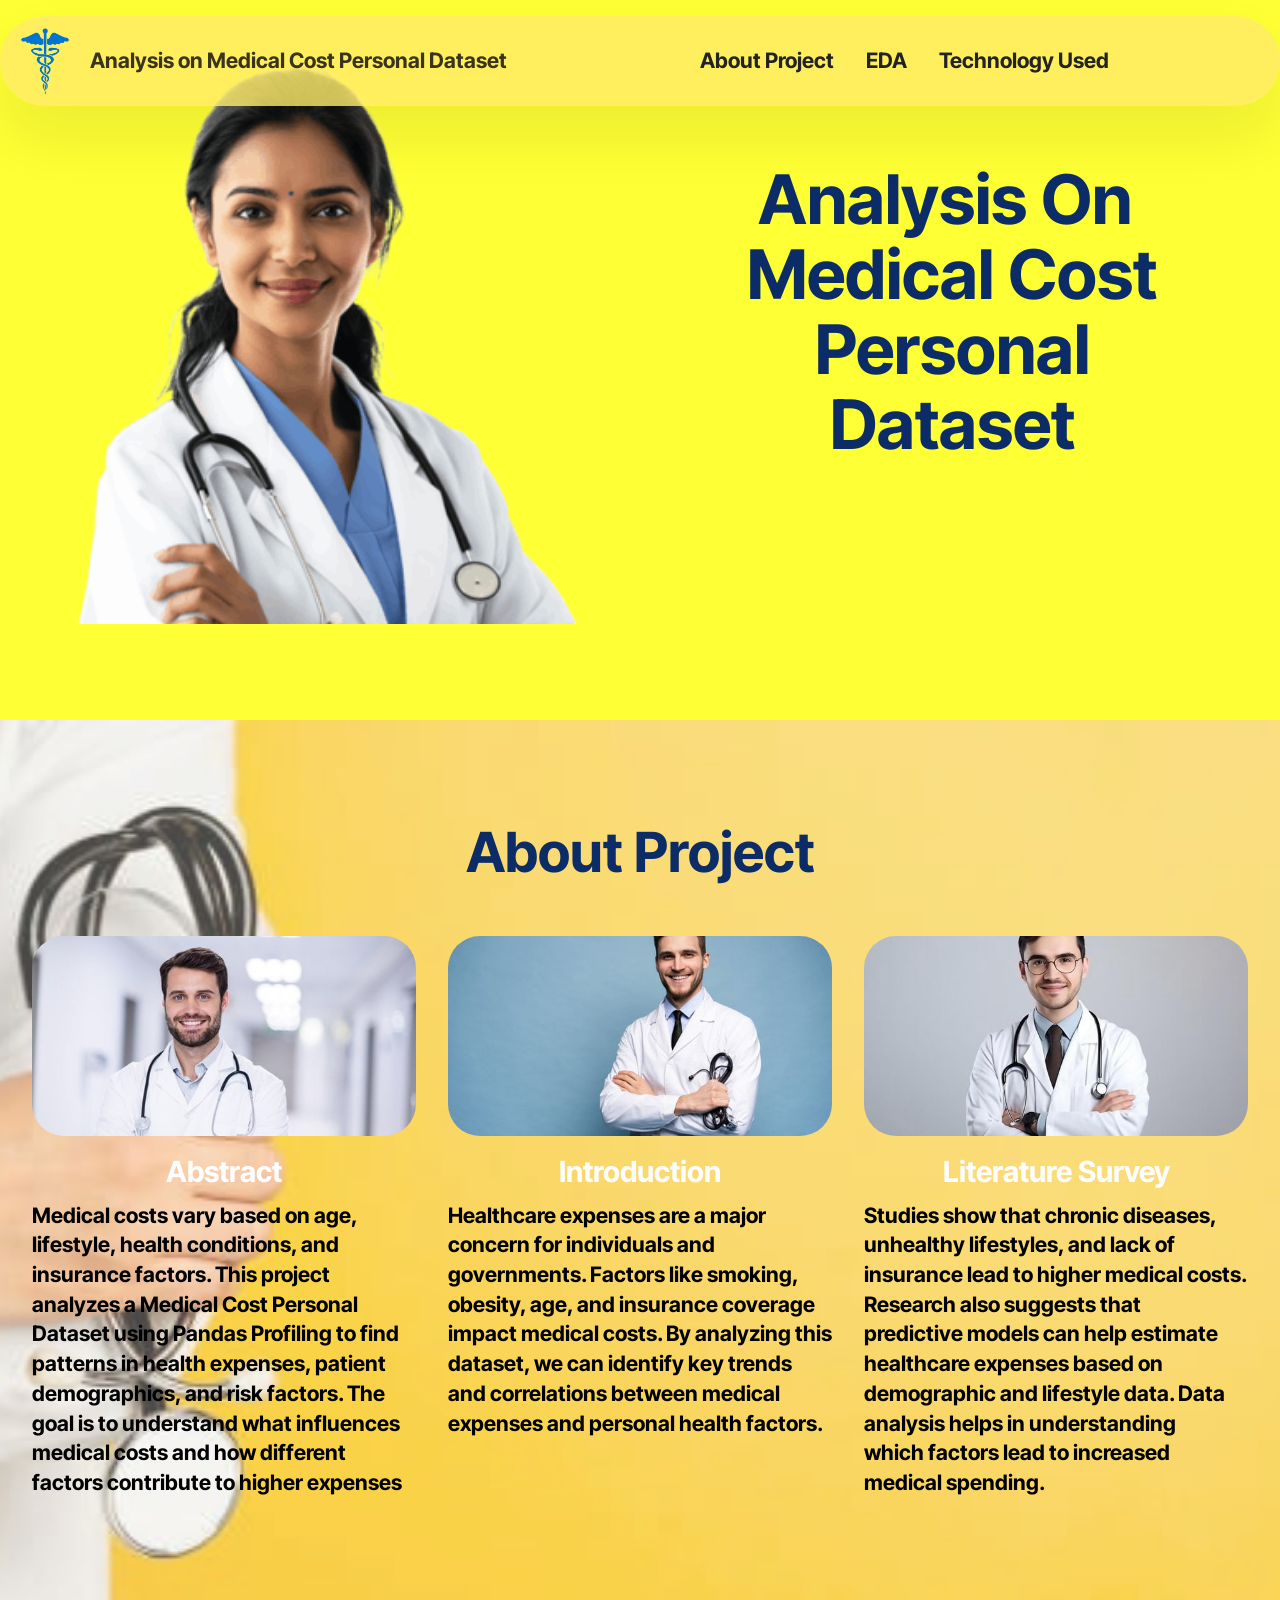
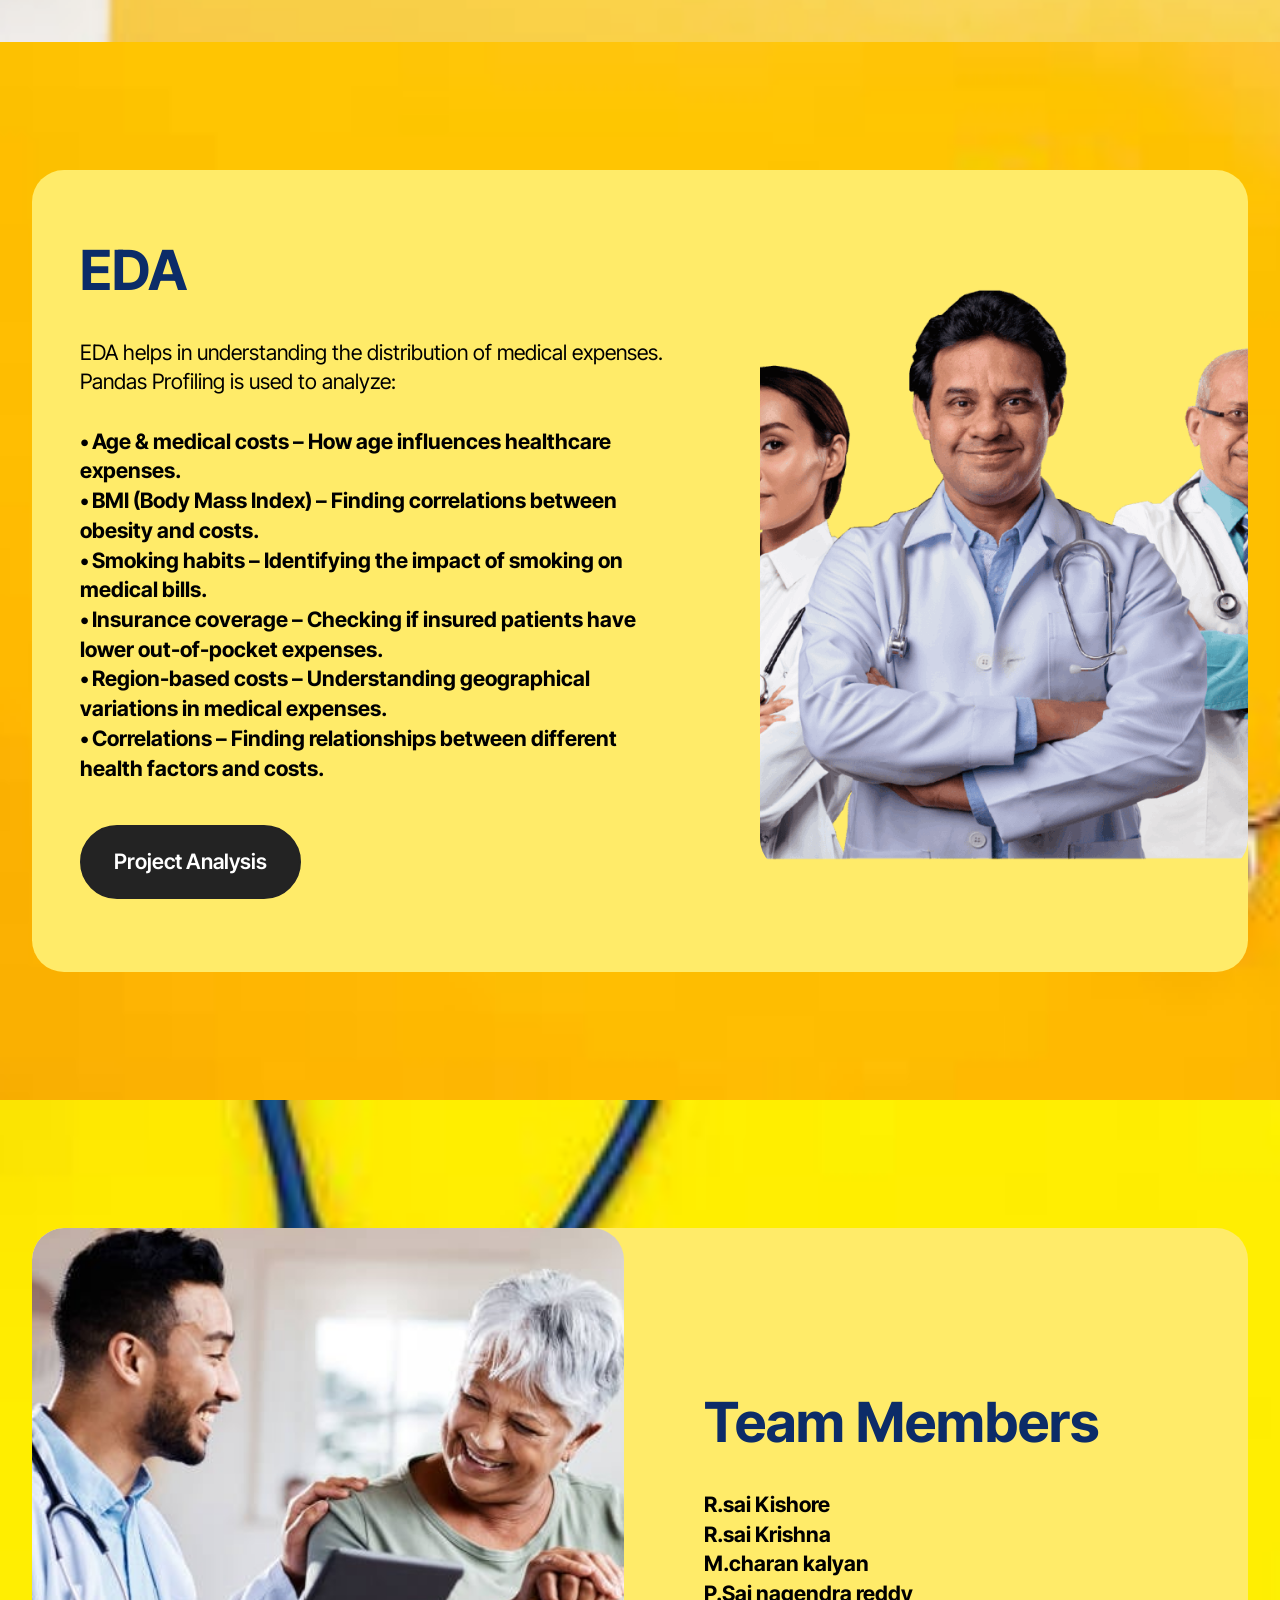
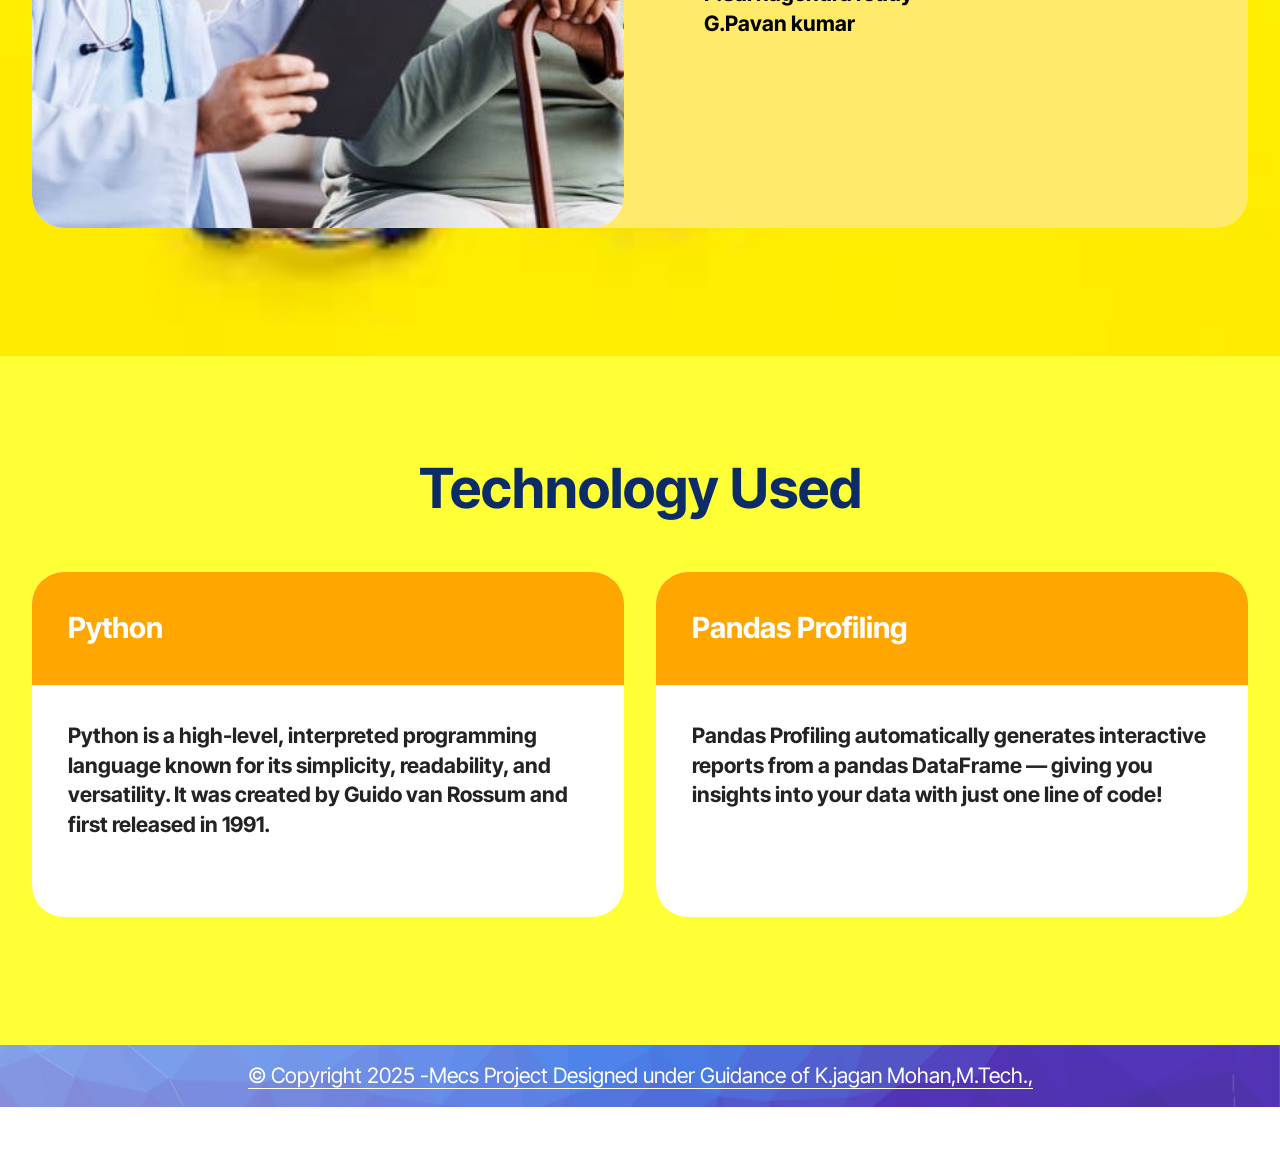
==== index.html @ d3ae572a "Add files via upload" ====
<!DOCTYPE html>
<html  >
<head>
  <!-- Site made with Mobirise Website Builder v6.0.1, https://mobirise.com -->
  <meta charset="UTF-8">
  <meta http-equiv="X-UA-Compatible" content="IE=edge">
  <meta name="generator" content="Mobirise v6.0.1, mobirise.com">
  <meta name="viewport" content="width=device-width, initial-scale=1, minimum-scale=1">
  <link rel="shortcut icon" href="assets/images/doctor-symbol-universal-png-2.png-206x243.png" type="image/x-icon">
  <meta name="description" content="">
  
  
  <title>Home</title>
  <link rel="stylesheet" href="assets/bootstrap/css/bootstrap.min.css">
  <link rel="stylesheet" href="assets/bootstrap/css/bootstrap-grid.min.css">
  <link rel="stylesheet" href="assets/bootstrap/css/bootstrap-reboot.min.css">
  <link rel="stylesheet" href="assets/parallax/jarallax.css">
  <link rel="stylesheet" href="assets/animatecss/animate.css">
  <link rel="stylesheet" href="assets/dropdown/css/style.css">
  <link rel="stylesheet" href="assets/theme/css/style.css">
  <link rel="preload" href="https://fonts.googleapis.com/css?family=Inter+Tight:100,200,300,400,500,600,700,800,900,100i,200i,300i,400i,500i,600i,700i,800i,900i&display=swap" as="style" onload="this.onload=null;this.rel='stylesheet'">
  <noscript><link rel="stylesheet" href="https://fonts.googleapis.com/css?family=Inter+Tight:100,200,300,400,500,600,700,800,900,100i,200i,300i,400i,500i,600i,700i,800i,900i&display=swap"></noscript>
  <link rel="preload" as="style" href="assets/mobirise/css/mbr-additional.css?v=vdOlfV"><link rel="stylesheet" href="assets/mobirise/css/mbr-additional.css?v=vdOlfV" type="text/css">

  
  
  
</head>
<body>
  
  <section data-bs-version="5.1" class="menu menu5 cid-uHud0QMxe9" once="menu" id="menu05-16">
	

	<nav class="navbar navbar-dropdown navbar-fixed-top navbar-expand-lg">
		<div class="container">
			<div class="navbar-brand">
				<span class="navbar-logo">
					<a href="index.html#header01-10">
						<img src="assets/images/doctor-symbol-universal-png-2.png-206x243.png" alt="Mobirise Website Builder" style="height: 4.3rem;">
					</a>
				</span>
				<span class="navbar-caption-wrap"><a class="navbar-caption text-success display-4" href="index.html#features024-13">Analysis on Medical Cost Personal Dataset</a></span>
			</div>
			<button class="navbar-toggler" type="button" data-toggle="collapse" data-bs-toggle="collapse" data-target="#navbarSupportedContent" data-bs-target="#navbarSupportedContent" aria-controls="navbarNavAltMarkup" aria-expanded="false" aria-label="Toggle navigation">
				<div class="hamburger">
					<span></span>
					<span></span>
					<span></span>
					<span></span>
				</div>
			</button>
			<div class="collapse navbar-collapse" id="navbarSupportedContent">
				<ul class="navbar-nav nav-dropdown nav-right" data-app-modern-menu="true"><li class="nav-item">
						<a class="nav-link link text-black text-primary display-4" href="index.html#features03-11"><strong>About Project</strong></a>
					</li>
					<li class="nav-item">
						<a class="nav-link link text-black text-primary display-4" href="index.html#article05-12" aria-expanded="false"><strong>EDA</strong></a>
					</li>
					<li class="nav-item">
						<a class="nav-link link text-black text-primary display-4" href="index.html#pricing01-14"><strong>Technology Used</strong></a>
					</li></ul>
				
			</div>
		</div>
	</nav>
</section>

<section data-bs-version="5.1" class="header1 cid-uHuaQt1ZbP" id="header01-10">
	

	
	<div class="mbr-overlay" style="opacity: 0.2; background-color: rgb(255, 255, 255);"></div>

	<div class="container">
		<div class="row justify-content-center">
			<div class="col-12 col-md-12 col-lg-6 image-wrapper">
				<img class="w-100" src="assets/images/pngtree-indian-doctor-woman-smiling-at-camera-png-image-12531120.png-360x360.png" alt="Mobirise Website Builder">
			</div>
			<div class="col-12 col-lg col-md-12">
				<div class="text-wrapper align-left">
					<h1 class="mbr-section-title mbr-fonts-style mb-4 display-1"><strong>Analysis On&nbsp;</strong><br><strong>Medical Cost</strong><br><strong>Personal Dataset</strong></h1>
					
					
				</div>
			</div>
		</div>
	</div>
</section>

<section data-bs-version="5.1" class="features03 cid-uHubFg6Ea9" id="features03-11">
	
	<div class="mbr-overlay"></div>
	<div class="container">
		<div class="row justify-content-center mb-5">
			<div class="col-12 content-head">
				<div class="mbr-section-head">
					<h4 class="mbr-section-title mbr-fonts-style align-center mb-0 display-2"><strong>About Project</strong></h4>
					
				</div>
			</div>
		</div>
		<div class="row">
			<div class="item features-image col-12 col-md-6 col-lg-4 active">
				<div class="item-wrapper">
					<div class="item-img mb-3">
						<img src="assets/images/360-f-136187711-qebmowkpdtg1dcn8e5tr1amduxdz60xn.jpg-540x360.jpg" alt="Mobirise Website Builder" title="">
					</div>
					<div class="item-content align-left">
						<h5 class="item-title mbr-fonts-style mt-0 mb-2 display-5"><strong>Abstract</strong></h5>
						<p class="mbr-text mbr-fonts-style mb-3 display-7"><strong>Medical costs vary based on age, lifestyle, health conditions, and insurance factors. This project analyzes a Medical Cost Personal Dataset using Pandas Profiling to find patterns in health expenses, patient demographics, and risk factors. The goal is to understand what influences
<br>medical costs and how different factors contribute to higher expenses</strong></p>
						
					</div>
				</div>
			</div>
			<div class="item features-image col-12 col-md-6 col-lg-4">
				<div class="item-wrapper">
					<div class="item-img mb-3">
						<img src="assets/images/360-f-260040900-oo6yw1shtnkxby4gcjcvtypucwjnqrg5.jpg-540x360.jpg" alt="Mobirise Website Builder" title="" data-slide-to="1" data-bs-slide-to="1">
					</div>
					<div class="item-content align-left">
						<h5 class="item-title mbr-fonts-style mb-2 mt-0 display-5"><strong>Introduction</strong></h5>
						<p class="mbr-text mbr-fonts-style mb-3 display-7"><strong>Healthcare expenses are a major concern for individuals and governments. Factors like smoking, obesity, age, and insurance coverage impact medical costs. By analyzing this dataset, we can identify key trends and correlations between medical expenses and personal health factors.</strong><br>
						</p>
						
					</div>
				</div>
			</div>
			<div class="item features-image col-12 col-md-6 col-lg-4">
				<div class="item-wrapper">
					<div class="item-img mb-3">
						<img src="assets/images/ai-generative-portrait-of-confident-male-doctor-in-white-coat-and-stethoscope-standing-with-arms-crossed-and-looking-at-camera-photo.jpg-600x400.jpg" alt="Mobirise Website Builder" title="" data-slide-to="2" data-bs-slide-to="2">
					</div>
					<div class="item-content align-left">
						<h5 class="item-title mbr-fonts-style mb-2 mt-0 display-5"><strong>Literature Survey</strong></h5>
						<p class="mbr-text mbr-fonts-style mb-3 display-7"><strong>Studies show that chronic diseases, unhealthy lifestyles, and lack of insurance lead to higher medical costs. Research also suggests that
<br>predictive models can help estimate healthcare expenses based on demographic and lifestyle data. Data analysis helps in understanding
<br>which factors lead to increased medical spending.&nbsp;</strong><br>
						</p>
						
					</div>
				</div>
			</div>
		</div>
	</div>
</section>

<section data-bs-version="5.1" class="start article05 cid-uHubOPOw7H" id="article05-12">
  

  
  

  <div class="container">
    <div class="row justify-content-center align-items-center">
      <div class="col-12">
        <div class="card-wrapper">
          <div class="row">
            <div class="col-12 col-md-12 col-lg-5 image-wrapper">
              <img class="w-100" src="assets/images/bannernew.png-1036x721.png" alt="Mobirise Website Builder">
            </div>
            <div class="col-12 col-lg col-md-12">
              <div class="text-wrapper align-left">
                <h1 class="mbr-section-title mbr-fonts-style mb-4 display-2"><strong>EDA</strong></h1>
                <p class="mbr-text mbr-fonts-style mb-4 display-7">EDA helps in understanding the distribution of medical expenses. Pandas Profiling is used to analyze:<br>
<br><strong>• Age &amp; medical costs – How age influences healthcare expenses.
<br>• BMI (Body Mass Index) – Finding correlations between obesity and costs.
<br>• Smoking habits – Identifying the impact of smoking on medical bills.
<br>• Insurance coverage – Checking if insured patients have lower out-of-pocket expenses.
<br>• Region-based costs – Understanding geographical variations in medical expenses.
<br>• Correlations – Finding relationships between different health factors and costs.</strong><br>
                </p>
                <div class="mbr-section-btn mt-3"><a class="btn btn-lg btn-black display-7" href="http://project.html">Project Analysis</a></div>
              </div>
            </div>
          </div>
        </div>
      </div>
    </div>
  </div>
</section>

<section data-bs-version="5.1" class="features024 cid-uHucdzxuwO" id="features024-13">
  

  
  

  <div class="container">
    <div class="row justify-content-center align-items-center">
      <div class="col-12">
        <div class="card-wrapper">
          <div class="row">
            <div class="col-12 col-md-12 col-lg-6 image-wrapper">
              <img class="w-100" src="assets/images/istockphoto-1373659740-612x612.jpg-612x470.jpg" alt="Mobirise Website Builder">
            </div>
            <div class="col-12 col-lg col-md-12">
              <div class="text-wrapper align-left">
                <h5 class="mbr-section-title mbr-fonts-style mb-4 display-2"><strong>Team Members</strong></h5>
                
                <p class="mbr-text mbr-fonts-style mb-4 display-7"><strong>R.sai Kishore  
<br>R.sai Krishna  
<br>M.charan kalyan  
<br>P.Sai nagendra reddy  
<br>G.Pavan kumar</strong></p>
                
              </div>
            </div>
          </div>
        </div>
      </div>
    </div>
  </div>
</section>

<section data-bs-version="5.1" class="pricing1 cid-uHucgY2dwR" id="pricing01-14">
  
  <div class="mbr-overlay"></div>
  <div class="container">
    <div class="row justify-content-center">
      <div class="col-12 content-head">
        <div class="mbr-section-head mb-5">
          <h4 class="mbr-section-title mbr-fonts-style align-center mb-0 display-2"><strong>Technology Used</strong></h4>
          
        </div>
      </div>
    </div>
    <div class="row"> 
      <div class="item features-without-image col-12 col-md-6 col-lg-6 item-mb">
        <div class="item-wrapper">
          <div class="item-head">
            <h5 class="item-title mbr-fonts-style mb-0 display-5"><strong>Python</strong></h5>
            
          </div>
          <div class="item-content">
            <p class="mbr-text mbr-fonts-style display-7"><strong>Python is a high-level, interpreted programming language known for its simplicity, readability, and versatility. It was created by Guido van Rossum and first released in 1991.</strong></p>
          </div>
          
        </div>
      </div>

      <div class="item features-without-image col-12 col-md-6 col-lg-6 item-mb">
        <div class="item-wrapper">
          <div class="item-head">
            <h5 class="item-title mbr-fonts-style mb-0 display-5">
              <strong>Pandas Profiling</strong></h5>
            
          </div>
          <div class="item-content">
            <p class="mbr-text mbr-fonts-style display-7"><strong>Pandas Profiling automatically generates interactive reports from a pandas DataFrame — giving you insights into your data with just one line of code!<br><br><br></strong></p>
          </div>
          
        </div>
      </div>

      
      
    </div>
  </div>
</section>

<section data-bs-version="5.1" class="footer4 cid-uHucryiJFP mbr-parallax-background" once="footers" id="footer04-15">

    

    <div class="mbr-overlay" style="opacity: 0.2; background-color: rgb(255, 255, 255);"></div>

    <div class="container">
        <div class="media-container-row align-center mbr-white">
            <div class="col-12">
                <p class="mbr-text mb-0 mbr-fonts-style display-7"><strong>
                    <a href="index.html#header01-10" class="text-primary">© Copyright 2025 -Mecs Project Designed under Guidance of K.jagan Mohan,M.Tech.,</a></strong></p>
            </div>
        </div>
    </div>
</section><section class="display-7" style="padding: 0;align-items: center;justify-content: center;flex-wrap: wrap;    align-content: center;display: flex;position: relative;height: 4rem;"><a href="https://mobiri.se/2903207" style="flex: 1 1;height: 4rem;position: absolute;width: 100%;z-index: 1;"><img alt="" style="height: 4rem;" src="[data-uri]"></a><p style="margin: 0;text-align: center;" class="display-7">&#8204;</p><a style="z-index:1" href="https://mobirise.com/builder/ai-website-generator.html">AI Website Generator</a></section><script src="assets/bootstrap/js/bootstrap.bundle.min.js"></script>  <script src="assets/parallax/jarallax.js"></script>  <script src="assets/smoothscroll/smooth-scroll.js"></script>  <script src="assets/ytplayer/index.js"></script>  <script src="assets/dropdown/js/navbar-dropdown.js"></script>  <script src="assets/theme/js/script.js"></script>  
  
  
 <div id="scrollToTop" class="scrollToTop mbr-arrow-up"><a style="text-align: center;"><i class="mbr-arrow-up-icon mbr-arrow-up-icon-cm cm-icon cm-icon-smallarrow-up"></i></a></div>
    <input name="animation" type="hidden">
  </body>
</html>
---- assets/parallax/jarallax.css ----
.jarallax {
    position: relative;
    z-index: 0;
}
.jarallax > .jarallax-img {
    position: absolute;
    object-fit: cover;
    /* support for plugin https://github.com/bfred-it/object-fit-images */
    font-family: 'object-fit: cover;';
    top: 0;
    left: 0;
    width: 100%;
    height: 100%;
    z-index: -1;
}
---- assets/dropdown/css/style.css ----
.navbar-dropdown {
  left: 0;
  padding: 0;
  position: absolute;
  right: 0;
  top: 0;
  transition: all 0.45s ease;
  z-index: 1030;
  background: #282828; }
  .navbar-dropdown .navbar-logo {
    margin-right: 0.8rem;
    transition: margin 0.3s ease-in-out;
    vertical-align: middle; }
    .navbar-dropdown .navbar-logo img {
      height: 3.125rem;
      transition: all 0.3s ease-in-out; }
    .navbar-dropdown .navbar-logo.mbr-iconfont {
      font-size: 3.125rem;
      line-height: 3.125rem; }
  .navbar-dropdown .navbar-caption {
    font-weight: 700;
    white-space: normal;
    vertical-align: -4px;
    line-height: 3.125rem !important; }
    .navbar-dropdown .navbar-caption, .navbar-dropdown .navbar-caption:hover {
      color: inherit;
      text-decoration: none; }
  .navbar-dropdown .mbr-iconfont + .navbar-caption {
    vertical-align: -1px; }
  .navbar-dropdown.navbar-fixed-top {
    position: fixed; }
  .navbar-dropdown .navbar-brand span {
    vertical-align: -4px; }
  .navbar-dropdown.bg-color.transparent {
    background: none; }
  .navbar-dropdown.navbar-short .navbar-brand {
    padding: 0.625rem 0; }
    .navbar-dropdown.navbar-short .navbar-brand span {
      vertical-align: -1px; }
  .navbar-dropdown.navbar-short .navbar-caption {
    line-height: 2.375rem !important;
    vertical-align: -2px; }
  .navbar-dropdown.navbar-short .navbar-logo {
    margin-right: 0.5rem; }
    .navbar-dropdown.navbar-short .navbar-logo img {
      height: 2.375rem; }
    .navbar-dropdown.navbar-short .navbar-logo.mbr-iconfont {
      font-size: 2.375rem;
      line-height: 2.375rem; }
  .navbar-dropdown.navbar-short .mbr-table-cell {
    height: 3.625rem; }
  .navbar-dropdown .navbar-close {
    left: 0.6875rem;
    position: fixed;
    top: 0.75rem;
    z-index: 1000; }
  .navbar-dropdown .hamburger-icon {
    content: "";
    display: inline-block;
    vertical-align: middle;
    width: 16px;
    -webkit-box-shadow: 0 -6px 0 1px #282828,0 0 0 1px #282828,0 6px 0 1px #282828;
    -moz-box-shadow: 0 -6px 0 1px #282828,0 0 0 1px #282828,0 6px 0 1px #282828;
    box-shadow: 0 -6px 0 1px #282828,0 0 0 1px #282828,0 6px 0 1px #282828; }

.dropdown-menu .dropdown-toggle[data-toggle="dropdown-submenu"]::after {
  border-bottom: 0.35em solid transparent;
  border-left: 0.35em solid;
  border-right: 0;
  border-top: 0.35em solid transparent;
  margin-left: 0.3rem; }

.dropdown-menu .dropdown-item:focus {
  outline: 0; }

.nav-dropdown {
  font-size: 0.75rem;
  font-weight: 500;
  height: auto !important; }
  .nav-dropdown .nav-btn {
    padding-left: 1rem; }
  .nav-dropdown .link {
    margin: .667em 1.667em;
    font-weight: 500;
    padding: 0;
    transition: color .2s ease-in-out; }
    .nav-dropdown .link.dropdown-toggle {
      margin-right: 2.583em; }
      .nav-dropdown .link.dropdown-toggle::after {
        margin-left: .25rem;
        border-top: 0.35em solid;
        border-right: 0.35em solid transparent;
        border-left: 0.35em solid transparent;
        border-bottom: 0; }
      .nav-dropdown .link.dropdown-toggle[aria-expanded="true"] {
        margin: 0;
        padding: 0.667em 3.263em  0.667em 1.667em; }
  .nav-dropdown .link::after,
  .nav-dropdown .dropdown-item::after {
    color: inherit; }
  .nav-dropdown .btn {
    font-size: 0.75rem;
    font-weight: 700;
    letter-spacing: 0;
    margin-bottom: 0;
    padding-left: 1.25rem;
    padding-right: 1.25rem; }
  .nav-dropdown .dropdown-menu {
    border-radius: 0;
    border: 0;
    left: 0;
    margin: 0;
    padding-bottom: 1.25rem;
    padding-top: 1.25rem;
    position: relative; }
  .nav-dropdown .dropdown-submenu {
    margin-left: 0.125rem;
    top: 0; }
  .nav-dropdown .dropdown-item {
    font-weight: 500;
    line-height: 2;
    padding: 0.3846em 4.615em 0.3846em 1.5385em;
    position: relative;
    transition: color .2s ease-in-out, background-color .2s ease-in-out; }
    .nav-dropdown .dropdown-item::after {
      margin-top: -0.3077em;
      position: absolute;
      right: 1.1538em;
      top: 50%; }
    .nav-dropdown .dropdown-item:focus, .nav-dropdown .dropdown-item:hover {
      background: none; }

@media (max-width: 767px) {
  .nav-dropdown.navbar-toggleable-sm {
    bottom: 0;
    display: none;
    left: 0;
    overflow-x: hidden;
    position: fixed;
    top: 0;
    transform: translateX(-100%);
    -ms-transform: translateX(-100%);
    -webkit-transform: translateX(-100%);
    width: 18.75rem;
    z-index: 999; } }
.nav-dropdown.navbar-toggleable-xl {
  bottom: 0;
  display: none;
  left: 0;
  overflow-x: hidden;
  position: fixed;
  top: 0;
  transform: translateX(-100%);
  -ms-transform: translateX(-100%);
  -webkit-transform: translateX(-100%);
  width: 18.75rem;
  z-index: 999; }

.nav-dropdown-sm {
  display: block !important;
  overflow-x: hidden;
  overflow: auto;
  padding-top: 3.875rem; }
  .nav-dropdown-sm::after {
    content: "";
    display: block;
    height: 3rem;
    width: 100%; }
  .nav-dropdown-sm.collapse.in ~ .navbar-close {
    display: block !important; }
  .nav-dropdown-sm.collapsing, .nav-dropdown-sm.collapse.in {
    transform: translateX(0);
    -ms-transform: translateX(0);
    -webkit-transform: translateX(0);
    transition: all 0.25s ease-out;
    -webkit-transition: all 0.25s ease-out;
    background: #282828; }
  .nav-dropdown-sm.collapsing[aria-expanded="false"] {
    transform: translateX(-100%);
    -ms-transform: translateX(-100%);
    -webkit-transform: translateX(-100%); }
  .nav-dropdown-sm .nav-item {
    display: block;
    margin-left: 0 !important;
    padding-left: 0; }
  .nav-dropdown-sm .link,
  .nav-dropdown-sm .dropdown-item {
    border-top: 1px dotted rgba(255, 255, 255, 0.1);
    font-size: 0.8125rem;
    line-height: 1.6;
    margin: 0 !important;
    padding: 0.875rem 2.4rem 0.875rem 1.5625rem !important;
    position: relative;
    white-space: normal; }
    .nav-dropdown-sm .link:focus, .nav-dropdown-sm .link:hover,
    .nav-dropdown-sm .dropdown-item:focus,
    .nav-dropdown-sm .dropdown-item:hover {
      background: rgba(0, 0, 0, 0.2) !important;
      color: #c0a375; }
  .nav-dropdown-sm .nav-btn {
    position: relative;
    padding: 1.5625rem 1.5625rem 0 1.5625rem; }
    .nav-dropdown-sm .nav-btn::before {
      border-top: 1px dotted rgba(255, 255, 255, 0.1);
      content: "";
      left: 0;
      position: absolute;
      top: 0;
      width: 100%; }
    .nav-dropdown-sm .nav-btn + .nav-btn {
      padding-top: 0.625rem; }
      .nav-dropdown-sm .nav-btn + .nav-btn::before {
        display: none; }
  .nav-dropdown-sm .btn {
    padding: 0.625rem 0; }
  .nav-dropdown-sm .dropdown-toggle[data-toggle="dropdown-submenu"]::after {
    margin-left: .25rem;
    border-top: 0.35em solid;
    border-right: 0.35em solid transparent;
    border-left: 0.35em solid transparent;
    border-bottom: 0; }
  .nav-dropdown-sm .dropdown-toggle[data-toggle="dropdown-submenu"][aria-expanded="true"]::after {
    border-top: 0;
    border-right: 0.35em solid transparent;
    border-left: 0.35em solid transparent;
    border-bottom: 0.35em solid; }
  .nav-dropdown-sm .dropdown-menu {
    margin: 0;
    padding: 0;
    position: relative;
    top: 0;
    left: 0;
    width: 100%;
    border: 0;
    float: none;
    border-radius: 0;
    background: none; }
  .nav-dropdown-sm .dropdown-submenu {
    left: 100%;
    margin-left: 0.125rem;
    margin-top: -1.25rem;
    top: 0; }

.navbar-toggleable-sm .nav-dropdown .dropdown-menu {
  position: absolute; }

.navbar-toggleable-sm .nav-dropdown .dropdown-submenu {
  left: 100%;
  margin-left: 0.125rem;
  margin-top: -1.25rem;
  top: 0; }

.navbar-toggleable-sm.opened .nav-dropdown .dropdown-menu {
  position: relative; }

.navbar-toggleable-sm.opened .nav-dropdown .dropdown-submenu {
  left: 0;
  margin-left: 00rem;
  margin-top: 0rem;
  top: 0; }

.is-builder .nav-dropdown.collapsing {
  transition: none !important; }
---- assets/theme/css/style.css ----
@charset "UTF-8";
section {
  background-color: #ffffff;
}

body {
  font-style: normal;
  line-height: 1.5;
  font-weight: 400;
  color: #232323;
  position: relative;
}

button {
  background-color: transparent;
  border-color: transparent;
}

.embla__button,
.carousel-control {
  background-color: #edefea !important;
  opacity: 0.8 !important;
  color: #464845 !important;
  border-color: #edefea !important;
}

.carousel .close,
.modalWindow .close {
  background-color: #edefea !important;
  color: #464845 !important;
  border-color: #edefea !important;
  opacity: 0.8 !important;
}

.carousel .close:hover,
.modalWindow .close:hover {
  opacity: 1 !important;
}

.carousel-indicators li {
  background-color: #edefea !important;
  border: 2px solid #464845 !important;
}

.carousel-indicators li:hover,
.carousel-indicators li:active {
  opacity: 0.8 !important;
}

.embla__button:hover,
.carousel-control:hover {
  background-color: #edefea !important;
  opacity: 1 !important;
}

.modalWindow-video-container {
  height: 80%;
}

section,
.container,
.container-fluid {
  position: relative;
  word-wrap: break-word;
}

a.mbr-iconfont:hover {
  text-decoration: none;
}

.article .lead p,
.article .lead ul,
.article .lead ol,
.article .lead pre,
.article .lead blockquote {
  margin-bottom: 0;
}

a {
  font-style: normal;
  font-weight: 400;
  cursor: pointer;
}
a, a:hover {
  text-decoration: none;
}

.mbr-section-title {
  font-style: normal;
  line-height: 1.3;
}

.mbr-section-subtitle {
  line-height: 1.3;
}

.mbr-text {
  font-style: normal;
  line-height: 1.7;
}

h1,
h2,
h3,
h4,
h5,
h6,
.display-1,
.display-2,
.display-4,
.display-5,
.display-7,
span,
p,
a {
  line-height: 1;
  word-break: break-word;
  word-wrap: break-word;
  font-weight: 400;
}

b,
strong {
  font-weight: bold;
}

input:-webkit-autofill, input:-webkit-autofill:hover, input:-webkit-autofill:focus, input:-webkit-autofill:active {
  transition-delay: 9999s;
  -webkit-transition-property: background-color, color;
  transition-property: background-color, color;
}

textarea[type=hidden] {
  display: none;
}

section {
  background-position: 50% 50%;
  background-repeat: no-repeat;
  background-size: cover;
}
section .mbr-background-video,
section .mbr-background-video-preview {
  position: absolute;
  bottom: 0;
  left: 0;
  right: 0;
  top: 0;
}

.hidden {
  visibility: hidden;
}

.mbr-z-index20 {
  z-index: 20;
}

/*! Base colors */
.mbr-white {
  color: #ffffff;
}

.mbr-black {
  color: #111111;
}

.mbr-bg-white {
  background-color: #ffffff;
}

.mbr-bg-black {
  background-color: #000000;
}

/*! Text-aligns */
.align-left {
  text-align: left;
}

.align-center {
  text-align: center;
}

.align-right {
  text-align: right;
}

/*! Font-weight  */
.mbr-light {
  font-weight: 300;
}

.mbr-regular {
  font-weight: 400;
}

.mbr-semibold {
  font-weight: 500;
}

.mbr-bold {
  font-weight: 700;
}

/*! Media  */
.media-content {
  flex-basis: 100%;
}

.media-container-row {
  display: flex;
  flex-direction: row;
  flex-wrap: wrap;
  justify-content: center;
  align-content: center;
  align-items: start;
}
.media-container-row .media-size-item {
  width: 400px;
}

.media-container-column {
  display: flex;
  flex-direction: column;
  flex-wrap: wrap;
  justify-content: center;
  align-content: center;
  align-items: stretch;
}
.media-container-column > * {
  width: 100%;
}

@media (min-width: 992px) {
  .media-container-row {
    flex-wrap: nowrap;
  }
}
figure {
  margin-bottom: 0;
  overflow: hidden;
}

figure[mbr-media-size] {
  transition: width 0.1s;
}

img,
iframe {
  display: block;
  width: 100%;
}

.card {
  background-color: transparent;
  border: none;
}

.card-box {
  width: 100%;
}

.card-img {
  text-align: center;
  flex-shrink: 0;
  -webkit-flex-shrink: 0;
}

.media {
  max-width: 100%;
  margin: 0 auto;
}

.mbr-figure {
  align-self: center;
}

.media-container > div {
  max-width: 100%;
}

.mbr-figure img,
.card-img img {
  width: 100%;
}

@media (max-width: 991px) {
  .media-size-item {
    width: auto !important;
  }
  .media {
    width: auto;
  }
  .mbr-figure {
    width: 100% !important;
  }
}
/*! Buttons */
.mbr-section-btn {
  margin-left: -0.6rem;
  margin-right: -0.6rem;
  font-size: 0;
}

.btn {
  font-weight: 600;
  border-width: 1px;
  font-style: normal;
  margin: 0.6rem 0.6rem;
  white-space: normal;
  transition: all 0.2s ease-in-out;
  display: inline-flex;
  align-items: center;
  justify-content: center;
  word-break: break-word;
}

.btn-sm {
  font-weight: 600;
  letter-spacing: 0px;
  transition: all 0.3s ease-in-out;
}

.btn-md {
  font-weight: 600;
  letter-spacing: 0px;
  transition: all 0.3s ease-in-out;
}

.btn-lg {
  font-weight: 600;
  letter-spacing: 0px;
  transition: all 0.3s ease-in-out;
}

.btn-form {
  margin: 0;
}
.btn-form:hover {
  cursor: pointer;
}

nav .mbr-section-btn {
  margin-left: 0rem;
  margin-right: 0rem;
}

/*! Btn icon margin */
.btn .mbr-iconfont,
.btn.btn-sm .mbr-iconfont {
  order: 1;
  cursor: pointer;
  margin-left: 0.5rem;
  vertical-align: sub;
}

.btn.btn-md .mbr-iconfont,
.btn.btn-md .mbr-iconfont {
  margin-left: 0.8rem;
}

.mbr-regular {
  font-weight: 400;
}

.mbr-semibold {
  font-weight: 500;
}

.mbr-bold {
  font-weight: 700;
}

[type=submit] {
  -webkit-appearance: none;
}

/*! Full-screen */
.mbr-fullscreen .mbr-overlay {
  min-height: 100vh;
}

.mbr-fullscreen {
  display: flex;
  display: -moz-flex;
  display: -ms-flex;
  display: -o-flex;
  align-items: center;
  min-height: 100vh;
  padding-top: 3rem;
  padding-bottom: 3rem;
}

/*! Map */
.map {
  height: 25rem;
  position: relative;
}
.map iframe {
  width: 100%;
  height: 100%;
}

/*! Scroll to top arrow */
.mbr-arrow-up {
  bottom: 25px;
  right: 90px;
  position: fixed;
  text-align: right;
  z-index: 5000;
  color: #ffffff;
  font-size: 22px;
}

.mbr-arrow-up a {
  background: rgba(0, 0, 0, 0.2);
  border-radius: 50%;
  color: #fff;
  display: inline-block;
  height: 60px;
  width: 60px;
  border: 2px solid #fff;
  outline-style: none !important;
  position: relative;
  text-decoration: none;
  transition: all 0.3s ease-in-out;
  cursor: pointer;
  text-align: center;
}
.mbr-arrow-up a:hover {
  background-color: rgba(0, 0, 0, 0.4);
}
.mbr-arrow-up a i {
  line-height: 60px;
}

.mbr-arrow-up-icon {
  display: block;
  color: #fff;
}

.mbr-arrow-up-icon::before {
  content: "›";
  display: inline-block;
  font-family: serif;
  font-size: 22px;
  line-height: 1;
  font-style: normal;
  position: relative;
  top: 6px;
  left: -4px;
  transform: rotate(-90deg);
}

/*! Arrow Down */
.mbr-arrow {
  position: absolute;
  bottom: 45px;
  left: 50%;
  width: 60px;
  height: 60px;
  cursor: pointer;
  background-color: rgba(80, 80, 80, 0.5);
  border-radius: 50%;
  transform: translateX(-50%);
}
@media (max-width: 767px) {
  .mbr-arrow {
    display: none;
  }
}
.mbr-arrow > a {
  display: inline-block;
  text-decoration: none;
  outline-style: none;
  animation: arrowdown 1.7s ease-in-out infinite;
  color: #ffffff;
}
.mbr-arrow > a > i {
  position: absolute;
  top: -2px;
  left: 15px;
  font-size: 2rem;
}

#scrollToTop a i::before {
  content: "";
  position: absolute;
  display: block;
  border-bottom: 2.5px solid #fff;
  border-left: 2.5px solid #fff;
  width: 27.8%;
  height: 27.8%;
  left: 50%;
  top: 51%;
  transform: translateY(-30%) translateX(-50%) rotate(135deg);
}

@keyframes arrowdown {
  0% {
    transform: translateY(0px);
  }
  50% {
    transform: translateY(-5px);
  }
  100% {
    transform: translateY(0px);
  }
}
@media (max-width: 500px) {
  .mbr-arrow-up {
    left: 0;
    right: 0;
    text-align: center;
  }
}
/*Gradients animation*/
@keyframes gradient-animation {
  from {
    background-position: 0% 100%;
    animation-timing-function: ease-in-out;
  }
  to {
    background-position: 100% 0%;
    animation-timing-function: ease-in-out;
  }
}
.bg-gradient {
  background-size: 200% 200%;
  animation: gradient-animation 5s infinite alternate;
  -webkit-animation: gradient-animation 5s infinite alternate;
}

.menu .navbar-brand {
  display: -webkit-flex;
}
.menu .navbar-brand span {
  display: flex;
  display: -webkit-flex;
}
.menu .navbar-brand .navbar-caption-wrap {
  display: -webkit-flex;
}
.menu .navbar-brand .navbar-logo img {
  display: -webkit-flex;
  width: auto;
}
@media (min-width: 768px) and (max-width: 991px) {
  .menu .navbar-toggleable-sm .navbar-nav {
    display: -ms-flexbox;
  }
}
@media (max-width: 991px) {
  .menu .navbar-collapse {
    max-height: 93.5vh;
  }
  .menu .navbar-collapse.show {
    overflow: auto;
  }
}
@media (min-width: 992px) {
  .menu .navbar-nav.nav-dropdown {
    display: -webkit-flex;
  }
  .menu .navbar-toggleable-sm .navbar-collapse {
    display: -webkit-flex !important;
  }
  .menu .collapsed .navbar-collapse {
    max-height: 93.5vh;
  }
  .menu .collapsed .navbar-collapse.show {
    overflow: auto;
  }
}
@media (max-width: 767px) {
  .menu .navbar-collapse {
    max-height: 80vh;
  }
}

.nav-link .mbr-iconfont {
  margin-right: 0.5rem;
}

.navbar {
  display: -webkit-flex;
  -webkit-flex-wrap: wrap;
  -webkit-align-items: center;
  -webkit-justify-content: space-between;
}

.navbar-collapse {
  -webkit-flex-basis: 100%;
  -webkit-flex-grow: 1;
  -webkit-align-items: center;
}

.nav-dropdown .link {
  padding: 0.667em 1.667em !important;
  margin: 0 !important;
}

.nav {
  display: -webkit-flex;
  -webkit-flex-wrap: wrap;
}

.row {
  display: -webkit-flex;
  -webkit-flex-wrap: wrap;
}

.justify-content-center {
  -webkit-justify-content: center;
}

.form-inline {
  display: -webkit-flex;
}

.card-wrapper {
  -webkit-flex: 1;
}

.carousel-control {
  z-index: 10;
  display: -webkit-flex;
}

.carousel-controls {
  display: -webkit-flex;
}

.media {
  display: -webkit-flex;
}

.form-group:focus {
  outline: none;
}

.jq-selectbox__select {
  padding: 7px 0;
  position: relative;
}

.jq-selectbox__dropdown {
  overflow: hidden;
  border-radius: 10px;
  position: absolute;
  top: 100%;
  left: 0 !important;
  width: 100% !important;
}

.jq-selectbox__trigger-arrow {
  right: 0;
  transform: translateY(-50%);
}

.jq-selectbox li {
  padding: 1.07em 0.5em;
}

input[type=range] {
  padding-left: 0 !important;
  padding-right: 0 !important;
}

.modal-dialog,
.modal-content {
  height: 100%;
}

.modal-dialog .carousel-inner {
  height: calc(100vh - 1.75rem);
}
@media (max-width: 575px) {
  .modal-dialog .carousel-inner {
    height: calc(100vh - 1rem);
  }
}

.carousel-item {
  text-align: center;
}

.carousel-item img {
  margin: auto;
}

.navbar-toggler {
  align-self: flex-start;
  padding: 0.25rem 0.75rem;
  font-size: 1.25rem;
  line-height: 1;
  background: transparent;
  border: 1px solid transparent;
  border-radius: 0.25rem;
}

.navbar-toggler:focus,
.navbar-toggler:hover {
  text-decoration: none;
  box-shadow: none;
}

.navbar-toggler-icon {
  display: inline-block;
  width: 1.5em;
  height: 1.5em;
  vertical-align: middle;
  content: "";
  background: no-repeat center center;
  background-size: 100% 100%;
}

.navbar-toggler-left {
  position: absolute;
  left: 1rem;
}

.navbar-toggler-right {
  position: absolute;
  right: 1rem;
}

.card-img {
  width: auto;
}

.menu .navbar.collapsed:not(.beta-menu) {
  flex-direction: column;
}

.carousel-item.active,
.carousel-item-next,
.carousel-item-prev {
  display: flex;
}

.note-air-layout .dropup .dropdown-menu,
.note-air-layout .navbar-fixed-bottom .dropdown .dropdown-menu {
  bottom: initial !important;
}

html,
body {
  height: auto;
  min-height: 100vh;
}

.dropup .dropdown-toggle::after {
  display: none;
}

.form-asterisk {
  font-family: initial;
  position: absolute;
  top: -2px;
  font-weight: normal;
}

.form-control-label {
  position: relative;
  cursor: pointer;
  margin-bottom: 0.357em;
  padding: 0;
}

.alert {
  color: #ffffff;
  border-radius: 0;
  border: 0;
  font-size: 1.1rem;
  line-height: 1.5;
  margin-bottom: 1.875rem;
  padding: 1.25rem;
  position: relative;
  text-align: center;
}
.alert.alert-form::after {
  background-color: inherit;
  bottom: -7px;
  content: "";
  display: block;
  height: 14px;
  left: 50%;
  margin-left: -7px;
  position: absolute;
  transform: rotate(45deg);
  width: 14px;
}

.form-control {
  background-color: #ffffff;
  background-clip: border-box;
  color: #232323;
  line-height: 1rem !important;
  height: auto;
  padding: 1.2rem 2rem;
  transition: border-color 0.25s ease 0s;
  border: 1px solid transparent !important;
  border-radius: 4px;
  box-shadow: rgba(0, 0, 0, 0.07) 0px 1px 1px 0px, rgba(0, 0, 0, 0.07) 0px 1px 3px 0px, rgba(0, 0, 0, 0.03) 0px 0px 0px 1px;
}
.form-active .form-control:invalid {
  border-color: red;
}

.row > * {
  padding-right: 1rem;
  padding-left: 1rem;
}

form .row {
  margin-left: -0.6rem;
  margin-right: -0.6rem;
}
form .row [class*=col] {
  padding-left: 0.6rem;
  padding-right: 0.6rem;
}

form .mbr-section-btn {
  padding-left: 0.6rem;
  padding-right: 0.6rem;
}

form .form-check-input {
  margin-top: 0.5;
}

textarea.form-control {
  line-height: 1.5rem !important;
}

.form-group {
  margin-bottom: 1.2rem;
}

.form-control,
form .btn {
  min-height: 48px;
}

.gdpr-block label span.textGDPR input[name=gdpr] {
  top: 7px;
}

.form-control:focus {
  box-shadow: none;
}

:focus {
  outline: none;
}

.mbr-overlay {
  background-color: #000;
  bottom: 0;
  left: 0;
  opacity: 0.5;
  position: absolute;
  right: 0;
  top: 0;
  z-index: 0;
  pointer-events: none;
}

blockquote {
  font-style: italic;
  padding: 3rem;
  font-size: 1.09rem;
  position: relative;
  border-left: 3px solid;
}

ul,
ol,
pre,
blockquote {
  margin-bottom: 2.3125rem;
}

.mt-4 {
  margin-top: 2rem !important;
}

.mb-4 {
  margin-bottom: 2rem !important;
}

.container,
.container-fluid {
  padding-left: 16px;
  padding-right: 16px;
}

.row {
  margin-left: -16px;
  margin-right: -16px;
}
.row > [class*=col] {
  padding-left: 16px;
  padding-right: 16px;
}

@media (min-width: 992px) {
  .container-fluid {
    padding-left: 32px;
    padding-right: 32px;
  }
}
@media (max-width: 991px) {
  .mbr-container {
    padding-left: 16px;
    padding-right: 16px;
  }
}
.app-video-wrapper > img {
  opacity: 1;
}

.app-video-wrapper {
  background: transparent;
}

.item {
  position: relative;
}

.dropdown-menu .dropdown-menu {
  left: 100%;
}

.dropdown-item + .dropdown-menu {
  display: none;
}

.dropdown-item:hover + .dropdown-menu,
.dropdown-menu:hover {
  display: block;
}

@media (min-aspect-ratio: 16/9) {
  .mbr-video-foreground {
    height: 300% !important;
    top: -100% !important;
  }
}
@media (max-aspect-ratio: 16/9) {
  .mbr-video-foreground {
    width: 300% !important;
    left: -100% !important;
  }
}.engine {
	position: absolute;
	text-indent: -2400px;
	text-align: center;
	padding: 0;
	top: 0;
	left: -2400px;
}
---- assets/mobirise/css/mbr-additional.css ----
.btn {
  border-width: 2px;
}
img,
.card-wrap,
.card-wrapper,
.video-wrapper,
.mbr-figure iframe,
.google-map iframe,
.slide-content,
.plan,
.card,
.item-wrapper {
  border-radius: 2rem !important;
}
.video-wrapper {
  overflow: hidden;
}
body {
  font-family: Inter Tight;
}
.display-1 {
  font-family: 'Inter Tight', sans-serif;
  font-size: 5rem;
  line-height: 1;
}
.display-1 > .mbr-iconfont {
  font-size: 6.25rem;
}
.display-2 {
  font-family: 'Inter Tight', sans-serif;
  font-size: 4rem;
  line-height: 1;
}
.display-2 > .mbr-iconfont {
  font-size: 5rem;
}
.display-4 {
  font-family: 'Inter Tight', sans-serif;
  font-size: 1.4rem;
  line-height: 1.5;
}
.display-4 > .mbr-iconfont {
  font-size: 1.75rem;
}
.display-5 {
  font-family: 'Inter Tight', sans-serif;
  font-size: 2rem;
  line-height: 1.5;
}
.display-5 > .mbr-iconfont {
  font-size: 2.5rem;
}
.display-7 {
  font-family: 'Inter Tight', sans-serif;
  font-size: 1.4rem;
  line-height: 1.3;
}
.display-7 > .mbr-iconfont {
  font-size: 1.75rem;
}
/* ---- Fluid typography for mobile devices ---- */
/* 1.4 - font scale ratio ( bootstrap == 1.42857 ) */
/* 100vw - current viewport width */
/* (48 - 20)  48 == 48rem == 768px, 20 == 20rem == 320px(minimal supported viewport) */
/* 0.65 - min scale variable, may vary */
@media (max-width: 992px) {
  .display-1 {
    font-size: 4rem;
  }
}
@media (max-width: 768px) {
  .display-1 {
    font-size: 3.5rem;
    font-size: calc( 2.4rem + (5 - 2.4) * ((100vw - 20rem) / (48 - 20)));
    line-height: calc( 1.1 * (2.4rem + (5 - 2.4) * ((100vw - 20rem) / (48 - 20))));
  }
  .display-2 {
    font-size: 3.2rem;
    font-size: calc( 2.05rem + (4 - 2.05) * ((100vw - 20rem) / (48 - 20)));
    line-height: calc( 1.3 * (2.05rem + (4 - 2.05) * ((100vw - 20rem) / (48 - 20))));
  }
  .display-4 {
    font-size: 1.12rem;
    font-size: calc( 1.14rem + (1.4 - 1.14) * ((100vw - 20rem) / (48 - 20)));
    line-height: calc( 1.4 * (1.14rem + (1.4 - 1.14) * ((100vw - 20rem) / (48 - 20))));
  }
  .display-5 {
    font-size: 1.6rem;
    font-size: calc( 1.35rem + (2 - 1.35) * ((100vw - 20rem) / (48 - 20)));
    line-height: calc( 1.4 * (1.35rem + (2 - 1.35) * ((100vw - 20rem) / (48 - 20))));
  }
  .display-7 {
    font-size: 1.12rem;
    font-size: calc( 1.14rem + (1.4 - 1.14) * ((100vw - 20rem) / (48 - 20)));
    line-height: calc( 1.4 * (1.14rem + (1.4 - 1.14) * ((100vw - 20rem) / (48 - 20))));
  }
}
@media (min-width: 992px) and (max-width: 1400px) {
  .display-1 {
    font-size: 3.5rem;
    font-size: calc( 2.4rem + (5 - 2.4) * ((100vw - 62rem) / (87 - 62)));
    line-height: calc( 1.1 * (2.4rem + (5 - 2.4) * ((100vw - 62rem) / (87 - 62))));
  }
  .display-2 {
    font-size: 3.2rem;
    font-size: calc( 2.05rem + (4 - 2.05) * ((100vw - 62rem) / (87 - 62)));
    line-height: calc( 1.3 * (2.05rem + (4 - 2.05) * ((100vw - 62rem) / (87 - 62))));
  }
  .display-4 {
    font-size: 1.12rem;
    font-size: calc( 1.14rem + (1.4 - 1.14) * ((100vw - 62rem) / (87 - 62)));
    line-height: calc( 1.4 * (1.14rem + (1.4 - 1.14) * ((100vw - 62rem) / (87 - 62))));
  }
  .display-5 {
    font-size: 1.6rem;
    font-size: calc( 1.35rem + (2 - 1.35) * ((100vw - 62rem) / (87 - 62)));
    line-height: calc( 1.4 * (1.35rem + (2 - 1.35) * ((100vw - 62rem) / (87 - 62))));
  }
  .display-7 {
    font-size: 1.12rem;
    font-size: calc( 1.14rem + (1.4 - 1.14) * ((100vw - 62rem) / (87 - 62)));
    line-height: calc( 1.4 * (1.14rem + (1.4 - 1.14) * ((100vw - 62rem) / (87 - 62))));
  }
}
/* Buttons */
.btn {
  padding: 1.25rem 2rem;
  border-radius: 4px;
}
@media (max-width: 767px) {
  .btn {
    padding: 0.75rem 1.5rem;
  }
}
.btn-sm {
  padding: 0.6rem 1.2rem;
  border-radius: 4px;
}
.btn-md {
  padding: 0.6rem 1.2rem;
  border-radius: 4px;
}
.btn-lg {
  padding: 1.25rem 2rem;
  border-radius: 4px;
}
.bg-primary {
  background-color: #ffffff !important;
}
.bg-success {
  background-color: #3a341c !important;
}
.bg-info {
  background-color: #320707 !important;
}
.bg-warning {
  background-color: #a0e2e1 !important;
}
.bg-danger {
  background-color: #ffea64 !important;
}
.btn-primary,
.btn-primary:active {
  background-color: #ffffff !important;
  border-color: #ffffff !important;
  color: #808080 !important;
  box-shadow: none;
}
.btn-primary:hover,
.btn-primary:focus,
.btn-primary.focus,
.btn-primary.active {
  color: inherit;
  background-color: #ffffff !important;
  border-color: #ffffff !important;
  box-shadow: none;
}
.btn-primary.disabled,
.btn-primary:disabled {
  color: #808080 !important;
  background-color: #ffffff !important;
  border-color: #ffffff !important;
}
.btn-secondary,
.btn-secondary:active {
  background-color: #ffffff !important;
  border-color: #ffffff !important;
  color: #808080 !important;
  box-shadow: none;
}
.btn-secondary:hover,
.btn-secondary:focus,
.btn-secondary.focus,
.btn-secondary.active {
  color: inherit;
  background-color: #ffffff !important;
  border-color: #ffffff !important;
  box-shadow: none;
}
.btn-secondary.disabled,
.btn-secondary:disabled {
  color: #808080 !important;
  background-color: #ffffff !important;
  border-color: #ffffff !important;
}
.btn-info,
.btn-info:active {
  background-color: #320707 !important;
  border-color: #320707 !important;
  color: #ffffff !important;
  box-shadow: none;
}
.btn-info:hover,
.btn-info:focus,
.btn-info.focus,
.btn-info.active {
  color: inherit;
  background-color: #5f0d0d !important;
  border-color: #5f0d0d !important;
  box-shadow: none;
}
.btn-info.disabled,
.btn-info:disabled {
  color: #ffffff !important;
  background-color: #5f0d0d !important;
  border-color: #5f0d0d !important;
}
.btn-success,
.btn-success:active {
  background-color: #3a341c !important;
  border-color: #3a341c !important;
  color: #ffffff !important;
  box-shadow: none;
}
.btn-success:hover,
.btn-success:focus,
.btn-success.focus,
.btn-success.active {
  color: inherit;
  background-color: #5c532d !important;
  border-color: #5c532d !important;
  box-shadow: none;
}
.btn-success.disabled,
.btn-success:disabled {
  color: #ffffff !important;
  background-color: #5c532d !important;
  border-color: #5c532d !important;
}
.btn-warning,
.btn-warning:active {
  background-color: #a0e2e1 !important;
  border-color: #a0e2e1 !important;
  color: #1f6463 !important;
  box-shadow: none;
}
.btn-warning:hover,
.btn-warning:focus,
.btn-warning.focus,
.btn-warning.active {
  color: inherit;
  background-color: #c7eeed !important;
  border-color: #c7eeed !important;
  box-shadow: none;
}
.btn-warning.disabled,
.btn-warning:disabled {
  color: #1f6463 !important;
  background-color: #c7eeed !important;
  border-color: #c7eeed !important;
}
.btn-danger,
.btn-danger:active {
  background-color: #ffea64 !important;
  border-color: #ffea64 !important;
  color: #645600 !important;
  box-shadow: none;
}
.btn-danger:hover,
.btn-danger:focus,
.btn-danger.focus,
.btn-danger.active {
  color: inherit;
  background-color: #fff197 !important;
  border-color: #fff197 !important;
  box-shadow: none;
}
.btn-danger.disabled,
.btn-danger:disabled {
  color: #645600 !important;
  background-color: #fff197 !important;
  border-color: #fff197 !important;
}
.btn-white,
.btn-white:active {
  background-color: #eff0ec !important;
  border-color: #eff0ec !important;
  color: #757b62 !important;
  box-shadow: none;
}
.btn-white:hover,
.btn-white:focus,
.btn-white.focus,
.btn-white.active {
  color: inherit;
  background-color: #ffffff !important;
  border-color: #ffffff !important;
  box-shadow: none;
}
.btn-white.disabled,
.btn-white:disabled {
  color: #757b62 !important;
  background-color: #ffffff !important;
  border-color: #ffffff !important;
}
.btn-black,
.btn-black:active {
  background-color: #232323 !important;
  border-color: #232323 !important;
  color: #ffffff !important;
  box-shadow: none;
}
.btn-black:hover,
.btn-black:focus,
.btn-black.focus,
.btn-black.active {
  color: inherit;
  background-color: #3d3d3d !important;
  border-color: #3d3d3d !important;
  box-shadow: none;
}
.btn-black.disabled,
.btn-black:disabled {
  color: #ffffff !important;
  background-color: #3d3d3d !important;
  border-color: #3d3d3d !important;
}
.btn-primary-outline,
.btn-primary-outline:active {
  background-color: transparent !important;
  border-color: #ffffff;
  color: #ffffff;
}
.btn-primary-outline:hover,
.btn-primary-outline:focus,
.btn-primary-outline.focus,
.btn-primary-outline.active {
  color: #d4d4d4 !important;
  background-color: transparent !important;
  border-color: #d4d4d4 !important;
  box-shadow: none !important;
}
.btn-primary-outline.disabled,
.btn-primary-outline:disabled {
  color: #808080 !important;
  background-color: #ffffff !important;
  border-color: #ffffff !important;
}
.btn-secondary-outline,
.btn-secondary-outline:active {
  background-color: transparent !important;
  border-color: #ffffff;
  color: #ffffff;
}
.btn-secondary-outline:hover,
.btn-secondary-outline:focus,
.btn-secondary-outline.focus,
.btn-secondary-outline.active {
  color: #d4d4d4 !important;
  background-color: transparent !important;
  border-color: #d4d4d4 !important;
  box-shadow: none !important;
}
.btn-secondary-outline.disabled,
.btn-secondary-outline:disabled {
  color: #808080 !important;
  background-color: #ffffff !important;
  border-color: #ffffff !important;
}
.btn-info-outline,
.btn-info-outline:active {
  background-color: transparent !important;
  border-color: #320707;
  color: #320707;
}
.btn-info-outline:hover,
.btn-info-outline:focus,
.btn-info-outline.focus,
.btn-info-outline.active {
  color: #000000 !important;
  background-color: transparent !important;
  border-color: #000000 !important;
  box-shadow: none !important;
}
.btn-info-outline.disabled,
.btn-info-outline:disabled {
  color: #ffffff !important;
  background-color: #320707 !important;
  border-color: #320707 !important;
}
.btn-success-outline,
.btn-success-outline:active {
  background-color: transparent !important;
  border-color: #3a341c;
  color: #3a341c;
}
.btn-success-outline:hover,
.btn-success-outline:focus,
.btn-success-outline.focus,
.btn-success-outline.active {
  color: #000000 !important;
  background-color: transparent !important;
  border-color: #000000 !important;
  box-shadow: none !important;
}
.btn-success-outline.disabled,
.btn-success-outline:disabled {
  color: #ffffff !important;
  background-color: #3a341c !important;
  border-color: #3a341c !important;
}
.btn-warning-outline,
.btn-warning-outline:active {
  background-color: transparent !important;
  border-color: #a0e2e1;
  color: #a0e2e1;
}
.btn-warning-outline:hover,
.btn-warning-outline:focus,
.btn-warning-outline.focus,
.btn-warning-outline.active {
  color: #5ececc !important;
  background-color: transparent !important;
  border-color: #5ececc !important;
  box-shadow: none !important;
}
.btn-warning-outline.disabled,
.btn-warning-outline:disabled {
  color: #1f6463 !important;
  background-color: #a0e2e1 !important;
  border-color: #a0e2e1 !important;
}
.btn-danger-outline,
.btn-danger-outline:active {
  background-color: transparent !important;
  border-color: #ffea64;
  color: #ffea64;
}
.btn-danger-outline:hover,
.btn-danger-outline:focus,
.btn-danger-outline.focus,
.btn-danger-outline.active {
  color: #ffde0d !important;
  background-color: transparent !important;
  border-color: #ffde0d !important;
  box-shadow: none !important;
}
.btn-danger-outline.disabled,
.btn-danger-outline:disabled {
  color: #645600 !important;
  background-color: #ffea64 !important;
  border-color: #ffea64 !important;
}
.btn-black-outline,
.btn-black-outline:active {
  background-color: transparent !important;
  border-color: #232323;
  color: #232323;
}
.btn-black-outline:hover,
.btn-black-outline:focus,
.btn-black-outline.focus,
.btn-black-outline.active {
  color: #000000 !important;
  background-color: transparent !important;
  border-color: #000000 !important;
  box-shadow: none !important;
}
.btn-black-outline.disabled,
.btn-black-outline:disabled {
  color: #ffffff !important;
  background-color: #232323 !important;
  border-color: #232323 !important;
}
.btn-white-outline,
.btn-white-outline:active {
  background-color: transparent !important;
  border-color: #fafafa;
  color: #fafafa;
}
.btn-white-outline:hover,
.btn-white-outline:focus,
.btn-white-outline.focus,
.btn-white-outline.active {
  color: #cfcfcf !important;
  background-color: transparent !important;
  border-color: #cfcfcf !important;
  box-shadow: none !important;
}
.btn-white-outline.disabled,
.btn-white-outline:disabled {
  color: #7a7a7a !important;
  background-color: #fafafa !important;
  border-color: #fafafa !important;
}
.text-primary {
  color: #ffffff !important;
}
.text-secondary {
  color: #ffffff !important;
}
.text-success {
  color: #3a341c !important;
}
.text-info {
  color: #320707 !important;
}
.text-warning {
  color: #a0e2e1 !important;
}
.text-danger {
  color: #ffea64 !important;
}
.text-white {
  color: #fafafa !important;
}
.text-black {
  color: #232323 !important;
}
a.text-primary:hover,
a.text-primary:focus,
a.text-primary.active {
  color: #cccccc !important;
}
a.text-secondary:hover,
a.text-secondary:focus,
a.text-secondary.active {
  color: #cccccc !important;
}
a.text-success:hover,
a.text-success:focus,
a.text-success.active {
  color: #000000 !important;
}
a.text-info:hover,
a.text-info:focus,
a.text-info.active {
  color: #000000 !important;
}
a.text-warning:hover,
a.text-warning:focus,
a.text-warning.active {
  color: #52cac8 !important;
}
a.text-danger:hover,
a.text-danger:focus,
a.text-danger.active {
  color: #fddb00 !important;
}
a.text-white:hover,
a.text-white:focus,
a.text-white.active {
  color: #c7c7c7 !important;
}
a.text-black:hover,
a.text-black:focus,
a.text-black.active {
  color: #000000 !important;
}
a[class*="text-"]:not(.nav-link):not(.dropdown-item):not([role]):not(.navbar-caption) {
  transition: 0.2s;
  position: relative;
  background-image: linear-gradient(currentColor 50%, currentColor 50%);
  background-size: 10000px 2px;
  background-repeat: no-repeat;
  background-position: 0 1.2em;
}
.nav-tabs .nav-link.active {
  color: #ffffff;
}
.nav-tabs .nav-link:not(.active) {
  color: #232323;
}
.alert-success {
  background-color: #70c770;
}
.alert-info {
  background-color: #320707;
}
.alert-warning {
  background-color: #a0e2e1;
}
.alert-danger {
  background-color: #ffea64;
}
.mbr-section-btn .btn:not(.btn-form) {
  border-radius: 100px;
}
.mbr-gallery-filter li a {
  border-radius: 100px !important;
}
.mbr-gallery-filter li.active .btn {
  background-color: #ffffff;
  border-color: #ffffff;
  color: #8c8c8c;
}
.mbr-gallery-filter li.active .btn:focus {
  box-shadow: none;
}
.nav-tabs .nav-link {
  border-radius: 100px !important;
}
a,
a:hover {
  color: #ffffff;
}
.mbr-plan-header.bg-primary .mbr-plan-subtitle,
.mbr-plan-header.bg-primary .mbr-plan-price-desc {
  color: #ffffff;
}
.mbr-plan-header.bg-success .mbr-plan-subtitle,
.mbr-plan-header.bg-success .mbr-plan-price-desc {
  color: #c0b27c;
}
.mbr-plan-header.bg-info .mbr-plan-subtitle,
.mbr-plan-header.bg-info .mbr-plan-price-desc {
  color: #f3abab;
}
.mbr-plan-header.bg-warning .mbr-plan-subtitle,
.mbr-plan-header.bg-warning .mbr-plan-price-desc {
  color: #ffffff;
}
.mbr-plan-header.bg-danger .mbr-plan-subtitle,
.mbr-plan-header.bg-danger .mbr-plan-price-desc {
  color: #ffffff;
}
/* Scroll to top button*/
#scrollToTop a {
  border-radius: 100px;
}
.form-control {
  font-family: 'Inter Tight', sans-serif;
  font-size: 1.4rem;
  line-height: 1.3;
  font-weight: 400;
  border-radius: 40px !important;
}
.form-control > .mbr-iconfont {
  font-size: 1.75rem;
}
.form-control:hover,
.form-control:focus {
  box-shadow: rgba(0, 0, 0, 0.07) 0px 1px 1px 0px, rgba(0, 0, 0, 0.07) 0px 1px 3px 0px, rgba(0, 0, 0, 0.03) 0px 0px 0px 1px;
  border-color: #ffffff !important;
}
.form-control:-webkit-input-placeholder {
  font-family: 'Inter Tight', sans-serif;
  font-size: 1.4rem;
  line-height: 1.3;
  font-weight: 400;
}
.form-control:-webkit-input-placeholder > .mbr-iconfont {
  font-size: 1.75rem;
}
blockquote {
  border-color: #ffffff;
}
/* Forms */
.mbr-form .input-group-btn .btn {
  border-radius: 100px !important;
}
.mbr-form .input-group-btn .btn:hover {
  box-shadow: 0 10px 40px 0 rgba(0, 0, 0, 0.2);
}
.mbr-form .input-group-btn button[type="submit"] {
  border-radius: 100px !important;
  padding: 1rem 3rem;
}
.mbr-form .input-group-btn button[type="submit"]:hover {
  box-shadow: 0 10px 40px 0 rgba(0, 0, 0, 0.2);
}
.jq-selectbox li:hover,
.jq-selectbox li.selected {
  background-color: #ffffff;
  color: #000000;
}
.jq-number__spin {
  transition: 0.25s ease;
}
.jq-number__spin:hover {
  border-color: #ffffff;
}
.jq-selectbox .jq-selectbox__trigger-arrow,
.jq-number__spin.minus:after,
.jq-number__spin.plus:after {
  transition: 0.4s;
  border-top-color: #232323;
  border-bottom-color: #232323;
}
.jq-selectbox:hover .jq-selectbox__trigger-arrow,
.jq-number__spin.minus:hover:after,
.jq-number__spin.plus:hover:after {
  border-top-color: #ffffff;
  border-bottom-color: #ffffff;
}
.xdsoft_datetimepicker .xdsoft_calendar td.xdsoft_default,
.xdsoft_datetimepicker .xdsoft_calendar td.xdsoft_current,
.xdsoft_datetimepicker .xdsoft_timepicker .xdsoft_time_box > div > div.xdsoft_current {
  color: #000000 !important;
  background-color: #ffffff !important;
  box-shadow: none !important;
}
.xdsoft_datetimepicker .xdsoft_calendar td:hover,
.xdsoft_datetimepicker .xdsoft_timepicker .xdsoft_time_box > div > div:hover {
  color: #000000 !important;
  background: #ffffff !important;
  box-shadow: none !important;
}
.lazy-bg {
  background-image: none !important;
}
.lazy-placeholder:not(section),
.lazy-none {
  display: block;
  position: relative;
  padding-bottom: 56.25%;
  width: 100%;
  height: auto;
}
iframe.lazy-placeholder,
.lazy-placeholder:after {
  content: '';
  position: absolute;
  width: 200px;
  height: 200px;
  background: transparent no-repeat center;
  background-size: contain;
  top: 50%;
  left: 50%;
  transform: translateX(-50%) translateY(-50%);
  background-image: url("data:image/svg+xml;charset=UTF-8,%3csvg width='32' height='32' viewBox='0 0 64 64' xmlns='http://www.w3.org/2000/svg' stroke='%23ffffff' %3e%3cg fill='none' fill-rule='evenodd'%3e%3cg transform='translate(16 16)' stroke-width='2'%3e%3ccircle stroke-opacity='.5' cx='16' cy='16' r='16'/%3e%3cpath d='M32 16c0-9.94-8.06-16-16-16'%3e%3canimateTransform attributeName='transform' type='rotate' from='0 16 16' to='360 16 16' dur='1s' repeatCount='indefinite'/%3e%3c/path%3e%3c/g%3e%3c/g%3e%3c/svg%3e");
}
section.lazy-placeholder:after {
  opacity: 0.5;
}
body {
  overflow-x: hidden;
}
a {
  transition: color 0.6s;
}
@media (max-width: 1400px) {
  .container {
    max-width: 100%;
  }
}
@media (max-width: 1400px) and (min-width: 768px) {
  .container {
    padding-left: 32px;
    padding-right: 32px;
  }
}
@media (max-width: 1400px) and (min-width: 768px) {
  .container-fluid {
    padding-left: 32px;
    padding-right: 32px;
  }
}
@media (max-width: 767px) {
  .container-fluid {
    padding-left: 16px;
    padding-right: 16px;
  }
}
.cid-uHud0QMxe9 {
  z-index: 1000;
  width: 100%;
  position: relative;
}
.cid-uHud0QMxe9 .dropdown-item:before {
  font-family: Moririse2 !important;
  content: "\e966";
  display: inline-block;
  width: 0;
  position: absolute;
  left: 1rem;
  top: 0.5rem;
  margin-right: 0.5rem;
  line-height: 1;
  font-size: inherit;
  vertical-align: middle;
  text-align: center;
  overflow: hidden;
  transform: scale(0, 1);
  transition: all 0.25s ease-in-out;
}
@media (max-width: 767px) {
  .cid-uHud0QMxe9 .navbar-toggler {
    transform: scale(0.8);
  }
}
.cid-uHud0QMxe9 .navbar-brand {
  flex-shrink: 0;
  align-items: center;
  margin-right: 0;
  padding: 10px 0;
  transition: all 0.3s;
  word-break: break-word;
  z-index: 1;
}
.cid-uHud0QMxe9 .navbar-brand img {
  max-width: 100%;
  max-height: 100%;
}
.cid-uHud0QMxe9 .navbar-brand .navbar-caption {
  line-height: inherit !important;
}
.cid-uHud0QMxe9 .navbar-brand .navbar-logo a {
  outline: none;
}
.cid-uHud0QMxe9 .navbar-nav {
  margin: auto;
  margin-left: 0;
  margin-left: auto;
}
.cid-uHud0QMxe9 .navbar-nav .nav-item {
  padding: 0 !important;
  transition: 0.3s all !important;
}
.cid-uHud0QMxe9 .navbar-nav .nav-item .nav-link {
  padding: 16px !important;
  margin: 0 !important;
  border-radius: 1rem !important;
  transition: 0.3s all !important;
}
.cid-uHud0QMxe9 .navbar-nav .nav-item .nav-link:hover {
  background-color: rgba(27, 31, 10, 0.06);
}
.cid-uHud0QMxe9 .navbar-nav .open .nav-link::after {
  transform: rotate(180deg);
}
@media (min-width: 992px) {
  .cid-uHud0QMxe9 .navbar-nav .open .nav-link::before {
    content: "";
    width: 100%;
    height: 20px;
    top: 100%;
    background: transparent;
    position: absolute;
  }
}
.cid-uHud0QMxe9 .navbar-nav .dropdown-item {
  padding: 12px !important;
  border-radius: 0.5rem !important;
  margin: 0 8px !important;
  transition: 0.3s all !important;
}
.cid-uHud0QMxe9 .navbar-nav .dropdown-item:hover {
  background-color: rgba(27, 31, 10, 0.06);
}
@media (min-width: 992px) {
  .cid-uHud0QMxe9 .navbar-nav {
    padding-left: 1.5rem;
  }
}
.cid-uHud0QMxe9 .nav-link {
  width: fit-content;
  position: relative;
}
.cid-uHud0QMxe9 .navbar-logo {
  margin: 0 !important;
}
@media (max-width: 767px) {
  .cid-uHud0QMxe9 .navbar-logo {
    padding-left: 0;
  }
}
.cid-uHud0QMxe9 .navbar-caption {
  padding-left: 1rem;
  padding-right: 0.5rem;
}
@media (max-width: 767px) {
  .cid-uHud0QMxe9 .nav-dropdown {
    padding-bottom: 0.5rem;
  }
}
.cid-uHud0QMxe9 .nav-dropdown .link.dropdown-toggle::after {
  margin-left: 0.5rem;
  margin-top: 0.2rem;
  transition: 0.3s all;
}
.cid-uHud0QMxe9 .container {
  display: flex;
  height: 90px;
  padding: 0.5rem 0.6rem 0.5rem 1rem;
  flex-wrap: nowrap;
  background: rgba(255, 235, 105, 0.8) !important;
  left: 0;
  right: 0;
  -webkit-box-pack: justify;
  -ms-flex-pack: justify;
  justify-content: flex-end;
  -webkit-box-align: center;
  -webkit-align-items: center;
  -ms-flex-align: center;
  align-items: center;
  border-radius: 100vw;
  margin-top: 1rem;
  background-color: #ffeb69;
  box-shadow: 0 30px 60px 0 rgba(27, 31, 10, 0.08);
}
@media (max-width: 992px) {
  .cid-uHud0QMxe9 .container {
    padding-right: 2rem;
  }
}
@media (max-width: 767px) {
  .cid-uHud0QMxe9 .container {
    width: 95%;
    height: 56px !important;
    padding: 0.5rem;
    margin-top: 0rem;
  }
}
.cid-uHud0QMxe9 .iconfont-wrapper {
  font-size: 1.5rem;
  padding-right: 0.5rem;
}
.cid-uHud0QMxe9 .dropdown-menu {
  flex-wrap: wrap;
  flex-direction: column;
  max-width: 100%;
  padding: 12px 4px !important;
  border-radius: 1.5rem;
  transition: 0.3s all !important;
  min-width: auto;
  background: #ffeb69;
  background: rgba(255, 235, 105, 0.8) !important;
}
.cid-uHud0QMxe9 .nav-item:focus,
.cid-uHud0QMxe9 .nav-link:focus {
  outline: none;
}
.cid-uHud0QMxe9 .dropdown .dropdown-menu .dropdown-item {
  width: auto;
  transition: all 0.25s ease-in-out;
}
.cid-uHud0QMxe9 .dropdown .dropdown-menu .dropdown-item::after {
  right: 0.5rem;
}
.cid-uHud0QMxe9 .dropdown .dropdown-menu .dropdown-item .mbr-iconfont {
  margin-right: 0.5rem;
  vertical-align: sub;
}
.cid-uHud0QMxe9 .dropdown .dropdown-menu .dropdown-item .mbr-iconfont:before {
  display: inline-block;
  transform: scale(1, 1);
  transition: all 0.25s ease-in-out;
}
.cid-uHud0QMxe9 .collapsed .dropdown-menu .dropdown-item:before {
  display: none;
}
.cid-uHud0QMxe9 .collapsed .dropdown .dropdown-menu .dropdown-item {
  padding: 0.235em 1.5em 0.235em 1.5em !important;
  transition: none;
  margin: 0 !important;
}
.cid-uHud0QMxe9 .navbar {
  min-height: 90px;
  transition: all 0.3s;
  border-bottom: 1px solid transparent;
  background: transparent !important;
  padding: 0 !important;
  border: none !important;
  box-shadow: none !important;
  border-radius: 0 !important;
}
.cid-uHud0QMxe9 .navbar.opened {
  transition: all 0.3s;
}
.cid-uHud0QMxe9 .navbar .dropdown-item {
  padding: 0.5rem 1.8rem;
}
.cid-uHud0QMxe9 .navbar .navbar-logo img {
  width: auto;
}
.cid-uHud0QMxe9 .navbar .navbar-collapse {
  z-index: 1;
  justify-content: flex-end;
}
.cid-uHud0QMxe9 .navbar.collapsed {
  justify-content: center;
}
.cid-uHud0QMxe9 .navbar.collapsed .nav-item .nav-link::before {
  display: none;
}
.cid-uHud0QMxe9 .navbar.collapsed.opened .dropdown-menu {
  top: 0;
}
@media (min-width: 992px) {
  .cid-uHud0QMxe9 .navbar.collapsed.opened:not(.navbar-short) .navbar-collapse {
    max-height: calc(98.5vh - 4.3rem);
  }
}
.cid-uHud0QMxe9 .navbar.collapsed .dropdown-menu .dropdown-submenu {
  left: 0 !important;
}
.cid-uHud0QMxe9 .navbar.collapsed .dropdown-menu .dropdown-item:after {
  right: auto;
}
.cid-uHud0QMxe9 .navbar.collapsed .dropdown-menu .dropdown-toggle[data-toggle="dropdown-submenu"]:after {
  margin-left: 0.5rem;
  margin-top: 0.2rem;
  border-top: 0.35em solid;
  border-right: 0.35em solid transparent;
  border-left: 0.35em solid transparent;
  border-bottom: 0;
  top: 41%;
}
.cid-uHud0QMxe9 .navbar.collapsed ul.navbar-nav li {
  margin: auto;
}
.cid-uHud0QMxe9 .navbar.collapsed .dropdown-menu .dropdown-item {
  padding: 0.25rem 1.5rem;
  text-align: center;
}
.cid-uHud0QMxe9 .navbar.collapsed .icons-menu {
  padding-left: 0;
  padding-right: 0;
  padding-top: 0.5rem;
  padding-bottom: 0.5rem;
}
@media (max-width: 767px) {
  .cid-uHud0QMxe9 .navbar {
    min-height: 72px;
  }
  .cid-uHud0QMxe9 .navbar .navbar-logo img {
    height: 2.5rem !important;
  }
}
@media (max-width: 991px) {
  .cid-uHud0QMxe9 .navbar .nav-item .nav-link::before {
    display: none;
  }
  .cid-uHud0QMxe9 .navbar.opened .dropdown-menu {
    top: 0;
  }
  .cid-uHud0QMxe9 .navbar .dropdown-menu .dropdown-submenu {
    left: 0 !important;
  }
  .cid-uHud0QMxe9 .navbar .dropdown-menu .dropdown-item:after {
    right: auto;
  }
  .cid-uHud0QMxe9 .navbar .dropdown-menu .dropdown-toggle[data-toggle="dropdown-submenu"]:after {
    margin-left: 0.5rem;
    margin-top: 0.2rem;
    border-top: 0.35em solid;
    border-right: 0.35em solid transparent;
    border-left: 0.35em solid transparent;
    border-bottom: 0;
    top: 40%;
  }
  .cid-uHud0QMxe9 .navbar .dropdown-menu .dropdown-item {
    padding: 0.25rem 1.5rem !important;
    text-align: center;
  }
  .cid-uHud0QMxe9 .navbar .navbar-brand {
    flex-shrink: initial;
    flex-basis: auto;
    word-break: break-word;
    padding-right: 10px;
  }
  .cid-uHud0QMxe9 .navbar .navbar-toggler {
    flex-basis: auto;
  }
  .cid-uHud0QMxe9 .navbar .icons-menu {
    padding-left: 0;
    padding-top: 0.5rem;
    padding-bottom: 0.5rem;
  }
}
.cid-uHud0QMxe9 .navbar.navbar-short .navbar-logo img {
  height: 2rem;
}
.cid-uHud0QMxe9 .dropdown-item.active,
.cid-uHud0QMxe9 .dropdown-item:active {
  background-color: transparent;
}
.cid-uHud0QMxe9 .navbar-expand-lg .navbar-nav .nav-link {
  padding: 0;
}
.cid-uHud0QMxe9 .nav-dropdown .link.dropdown-toggle {
  margin-right: 1.667em;
}
.cid-uHud0QMxe9 .nav-dropdown .link.dropdown-toggle[aria-expanded="true"] {
  margin-right: 0;
  padding: 0.667em 1.667em;
}
.cid-uHud0QMxe9 .navbar.navbar-expand-lg .dropdown .dropdown-menu {
  background: #ffeb69;
}
.cid-uHud0QMxe9 .navbar.navbar-expand-lg .dropdown .dropdown-menu .dropdown-submenu {
  margin: 0;
  left: 105%;
  transform: none;
  top: -12px;
}
.cid-uHud0QMxe9 .navbar .dropdown.open > .dropdown-menu {
  display: flex;
}
.cid-uHud0QMxe9 ul.navbar-nav {
  flex-wrap: wrap;
}
.cid-uHud0QMxe9 .navbar-buttons {
  text-align: center;
  min-width: 140px;
}
@media (max-width: 992px) {
  .cid-uHud0QMxe9 .navbar-buttons {
    text-align: left;
  }
}
.cid-uHud0QMxe9 button.navbar-toggler {
  outline: none;
  width: 31px;
  height: 20px;
  cursor: pointer;
  transition: all 0.2s;
  position: relative;
  align-self: center;
}
.cid-uHud0QMxe9 button.navbar-toggler .hamburger span {
  position: absolute;
  right: 0;
  width: 30px;
  height: 2px;
  border-right: 5px;
  background-color: #000000;
}
.cid-uHud0QMxe9 button.navbar-toggler .hamburger span:nth-child(1) {
  top: 0;
  transition: all 0.2s;
}
.cid-uHud0QMxe9 button.navbar-toggler .hamburger span:nth-child(2) {
  top: 8px;
  transition: all 0.15s;
}
.cid-uHud0QMxe9 button.navbar-toggler .hamburger span:nth-child(3) {
  top: 8px;
  transition: all 0.15s;
}
.cid-uHud0QMxe9 button.navbar-toggler .hamburger span:nth-child(4) {
  top: 16px;
  transition: all 0.2s;
}
.cid-uHud0QMxe9 nav.opened .hamburger span:nth-child(1) {
  top: 8px;
  width: 0;
  opacity: 0;
  right: 50%;
  transition: all 0.2s;
}
.cid-uHud0QMxe9 nav.opened .hamburger span:nth-child(2) {
  transform: rotate(45deg);
  transition: all 0.25s;
}
.cid-uHud0QMxe9 nav.opened .hamburger span:nth-child(3) {
  transform: rotate(-45deg);
  transition: all 0.25s;
}
.cid-uHud0QMxe9 nav.opened .hamburger span:nth-child(4) {
  top: 8px;
  width: 0;
  opacity: 0;
  right: 50%;
  transition: all 0.2s;
}
.cid-uHud0QMxe9 .navbar-dropdown {
  padding: 0 1rem;
}
.cid-uHud0QMxe9 a.nav-link {
  display: flex;
  align-items: center;
  justify-content: center;
}
.cid-uHud0QMxe9 .icons-menu {
  flex-wrap: nowrap;
  display: flex;
  justify-content: center;
  padding-left: 1rem;
  padding-right: 1rem;
  padding-top: 0.3rem;
  text-align: center;
}
@media (max-width: 992px) {
  .cid-uHud0QMxe9 .icons-menu {
    justify-content: flex-start;
    margin-bottom: 0.5rem;
  }
}
@media screen and (-ms-high-contrast: active), (-ms-high-contrast: none) {
  .cid-uHud0QMxe9 .navbar {
    height: 70px;
  }
  .cid-uHud0QMxe9 .navbar.opened {
    height: auto;
  }
  .cid-uHud0QMxe9 .nav-item .nav-link:hover::before {
    width: 175%;
    max-width: calc(100% + 2rem);
    left: -1rem;
  }
}
.cid-uHud0QMxe9 .navbar .dropdown > .dropdown-menu {
  display: none;
  width: max-content;
  max-width: 500px !important;
  transform: translateX(-50%);
  top: calc(100% + 20px);
  left: 50%;
}
.cid-uHud0QMxe9 .navbar .dropdown > .dropdown-menu .dropdown-item {
  line-height: 1 !important;
}
.cid-uHud0QMxe9 .navbar .dropdown > .dropdown-menu .dropdown .dropdown-item {
  align-items: center;
  display: flex;
  height: max-content !important;
  min-height: max-content !important;
}
.cid-uHud0QMxe9 .navbar .dropdown > .dropdown-menu .dropdown .dropdown-item::after {
  display: inline-block;
  position: static;
  margin-left: 0.5rem;
  margin-top: 0;
  margin-right: 0;
  margin-bottom: 0;
  transition: 0.3s all;
  transform: rotate(-90deg);
}
.cid-uHud0QMxe9 .navbar .dropdown > .dropdown-menu .dropdown.open .dropdown-item::after {
  transform: rotate(0deg);
}
.cid-uHud0QMxe9 .mbr-section-btn {
  margin: -0.6rem -0.6rem;
}
.cid-uHud0QMxe9 .navbar-toggler {
  margin-left: 12px;
  margin-right: 8px;
  order: 1000;
}
@media (max-width: 991px) {
  .cid-uHud0QMxe9 .navbar-brand {
    margin-right: auto;
  }
  .cid-uHud0QMxe9 .navbar-collapse {
    z-index: -1 !important;
    position: absolute;
    top: 110%;
    left: 0;
    width: 100%;
    padding: 1rem;
    border-radius: 1.5rem;
    background: #ffeb69;
    opacity: 1;
    border-color: rgba(255, 235, 105, 0.8) !important;
    background: rgba(255, 235, 105, 0.8) !important;
    backdrop-filter: blur(8px);
  }
  .cid-uHud0QMxe9 .navbar-nav .nav-item .nav-link::after {
    margin-left: 10px;
  }
  .cid-uHud0QMxe9 .navbar-nav .dropdown-item:hover {
    background-color: rgba(27, 31, 10, 0.06);
  }
  .cid-uHud0QMxe9 .navbar .dropdown > .dropdown-menu {
    max-width: 100% !important;
    transform: translateX(0);
    top: 10px;
    left: 0;
    padding: 8px !important;
    border-radius: 1rem;
    background-color: rgba(27, 31, 10, 0.04) !important;
  }
  .cid-uHud0QMxe9 .navbar .dropdown > .dropdown-menu .dropdown-item {
    padding: 8px !important;
    line-height: 1 !important;
    margin-bottom: 4px !important;
  }
  .cid-uHud0QMxe9 .navbar .dropdown > .dropdown-menu .dropdown .dropdown-item {
    align-items: center;
    display: flex;
    height: max-content !important;
    min-height: max-content !important;
  }
  .cid-uHud0QMxe9 .navbar .dropdown > .dropdown-menu .dropdown .dropdown-item::after {
    display: inline-block;
    position: static;
    margin-left: 0.5rem;
    margin-top: 0;
    margin-right: 0;
    margin-bottom: 0;
    transition: 0.3s all;
    transform: rotate(0deg);
  }
  .cid-uHud0QMxe9 .navbar .dropdown > .dropdown-menu .dropdown.open .dropdown-item::after {
    transform: rotate(180deg);
  }
  .cid-uHud0QMxe9 .navbar .dropdown > .dropdown-menu .dropdown-submenu {
    position: static;
    width: 100%;
    max-width: 100% !important;
    transform: translateX(0) !important;
    top: 0;
    left: 0;
    padding: 8px !important;
    border-radius: 1rem;
    background-color: rgba(27, 31, 10, 0.04) !important;
  }
  .cid-uHud0QMxe9 .navbar .dropdown.open > .dropdown-menu {
    display: flex !important;
    flex-direction: column;
    align-items: flex-start;
  }
}
@media (max-width: 575px) {
  .cid-uHud0QMxe9 .navbar-collapse {
    padding: 1rem;
  }
}
.cid-uHuaQt1ZbP {
  padding-top: 2rem;
  padding-bottom: 6rem;
  background-image: url("../../../assets/images/hd-wallpaper-plain-yellow-background-yellow-background.jpg-800x450.jpg");
}
.cid-uHuaQt1ZbP .mbr-fallback-image.disabled {
  display: none;
}
.cid-uHuaQt1ZbP .mbr-fallback-image {
  display: block;
  background-size: cover;
  background-position: center center;
  width: 100%;
  height: 100%;
  position: absolute;
  top: 0;
}
@media (max-width: 991px) {
  .cid-uHuaQt1ZbP .image-wrapper {
    margin-bottom: 1rem;
  }
}
.cid-uHuaQt1ZbP .row {
  align-items: center;
}
@media (max-width: 991px) {
  .cid-uHuaQt1ZbP .image-wrapper {
    padding: 1rem;
  }
}
@media (min-width: 992px) {
  .cid-uHuaQt1ZbP .text-wrapper {
    padding: 0 2rem;
  }
}
.cid-uHuaQt1ZbP .mbr-section-title {
  color: #0c2c68;
  text-align: center;
}
.cid-uHuaQt1ZbP .mbr-text,
.cid-uHuaQt1ZbP .mbr-section-btn {
  color: #232323;
}
.cid-uHubFg6Ea9 {
  padding-top: 6rem;
  padding-bottom: 6rem;
  background-image: url("../../../assets/images/istockphoto-1204347547-612x612-1.jpg-612x307.jpg");
}
.cid-uHubFg6Ea9 .mbr-overlay {
  background: #edefeb;
  opacity: 0.3;
}
.cid-uHubFg6Ea9 .item-subtitle {
  line-height: 1.2;
  color: #232323;
  text-align: center;
}
.cid-uHubFg6Ea9 img,
.cid-uHubFg6Ea9 .item-img {
  width: 100%;
  height: 100%;
  height: 200px;
  object-fit: cover;
}
.cid-uHubFg6Ea9 .item:focus,
.cid-uHubFg6Ea9 span:focus {
  outline: none;
}
.cid-uHubFg6Ea9 .item {
  margin-bottom: 2rem;
}
@media (max-width: 767px) {
  .cid-uHubFg6Ea9 .item {
    margin-bottom: 1rem;
  }
}
.cid-uHubFg6Ea9 .item-wrapper {
  position: relative;
  border-radius: 4px;
  height: 100%;
  display: flex;
  flex-flow: column nowrap;
}
.cid-uHubFg6Ea9 .mbr-section-title {
  color: #0c2c68;
}
.cid-uHubFg6Ea9 .mbr-text,
.cid-uHubFg6Ea9 .mbr-section-btn {
  color: #000000;
  text-align: left;
}
.cid-uHubFg6Ea9 .item-title {
  color: #fffefe;
  text-align: center;
}
.cid-uHubFg6Ea9 .content-head {
  max-width: 800px;
}
.cid-uHubOPOw7H {
  padding-top: 8rem;
  padding-bottom: 8rem;
  background-image: url("../../../assets/images/images-1.jpeg-275x183.jpg");
}
.cid-uHubOPOw7H .mbr-fallback-image.disabled {
  display: none;
}
.cid-uHubOPOw7H .mbr-fallback-image {
  display: block;
  background-size: cover;
  background-position: center center;
  width: 100%;
  height: 100%;
  position: absolute;
  top: 0;
}
.cid-uHubOPOw7H .card-wrapper {
  overflow: hidden;
  background: #ffeb69;
}
.cid-uHubOPOw7H .text-wrapper {
  padding: 4rem 3rem;
}
@media (min-width: 768px) and (max-width: 991px) {
  .cid-uHubOPOw7H .text-wrapper {
    padding: 2.25rem;
  }
}
@media (max-width: 767px) {
  .cid-uHubOPOw7H .text-wrapper {
    padding: 1.5rem;
  }
}
.cid-uHubOPOw7H .row {
  align-items: center;
  margin-right: -1rem;
  margin-left: -1rem;
}
.cid-uHubOPOw7H .row {
  flex-direction: row-reverse;
}
.cid-uHubOPOw7H .image-wrapper {
  padding: 0 1rem;
}
.cid-uHubOPOw7H img,
.cid-uHubOPOw7H .image-wrapper {
  height: 600px;
  object-fit: cover;
}
@media (max-width: 767px) {
  .cid-uHubOPOw7H img,
  .cid-uHubOPOw7H .image-wrapper {
    max-height: 350px;
  }
}
.cid-uHubOPOw7H .mbr-section-title {
  color: #0c2c68;
}
.cid-uHubOPOw7H .mbr-text {
  color: #000000;
}
.cid-uHubOPOw7H .mbr-text,
.cid-uHubOPOw7H .mbr-section-btn {
  color: #000000;
}
.cid-uHucdzxuwO {
  padding-top: 8rem;
  padding-bottom: 8rem;
  background-image: url("../../../assets/images/images.jpeg-275x183.jpg");
}
.cid-uHucdzxuwO .mbr-fallback-image.disabled {
  display: none;
}
.cid-uHucdzxuwO .mbr-fallback-image {
  display: block;
  background-size: cover;
  background-position: center center;
  width: 100%;
  height: 100%;
  position: absolute;
  top: 0;
}
.cid-uHucdzxuwO .card-wrapper {
  overflow: hidden;
  background: #ffeb69;
}
.cid-uHucdzxuwO .text-wrapper {
  padding: 4rem 3rem;
}
@media (min-width: 768px) and (max-width: 991px) {
  .cid-uHucdzxuwO .text-wrapper {
    padding: 2.25rem;
  }
}
@media (max-width: 767px) {
  .cid-uHucdzxuwO .text-wrapper {
    padding: 1.5rem;
  }
}
.cid-uHucdzxuwO .row {
  align-items: center;
  margin-right: -1rem;
  margin-left: -1rem;
}
.cid-uHucdzxuwO .image-wrapper {
  padding: 0 1rem;
}
.cid-uHucdzxuwO img,
.cid-uHucdzxuwO .image-wrapper {
  height: 600px;
  object-fit: cover;
}
@media (max-width: 767px) {
  .cid-uHucdzxuwO img,
  .cid-uHucdzxuwO .image-wrapper {
    max-height: 350px;
  }
}
.cid-uHucdzxuwO .mbr-section-title {
  color: #0c2c68;
}
.cid-uHucdzxuwO .mbr-text {
  color: #000000;
}
.cid-uHucdzxuwO .mbr-text,
.cid-uHucdzxuwO .mbr-section-btn {
  text-align: left;
  color: #000000;
}
.cid-uHucgY2dwR {
  padding-top: 6rem;
  padding-bottom: 6rem;
  background-image: url("../../../assets/images/hd-wallpaper-plain-yellow-background-yellow-background.jpg-800x450.jpg");
}
.cid-uHucgY2dwR .mbr-overlay {
  background: #ffffff;
  opacity: 0.2;
}
.cid-uHucgY2dwR .item-mb {
  margin-bottom: 2rem;
}
@media (max-width: 767px) {
  .cid-uHucgY2dwR .item-mb {
    margin-bottom: 1rem;
  }
}
.cid-uHucgY2dwR .item-head {
  background: #ffa600;
  padding: 2.25rem;
}
@media (min-width: 992px) and (max-width: 1200px) {
  .cid-uHucgY2dwR .item-head {
    padding: 2rem 1.5rem;
    margin-bottom: 2rem;
  }
}
@media (max-width: 767px) {
  .cid-uHucgY2dwR .item-head {
    padding: 2rem 1.5rem;
    margin-bottom: 2rem;
  }
}
.cid-uHucgY2dwR .item-content {
  padding: 2.25rem 2.25rem 0;
  background: #ffffff;
}
@media (min-width: 992px) and (max-width: 1200px) {
  .cid-uHucgY2dwR .item-content {
    padding: 0rem 1.5rem;
  }
}
@media (max-width: 767px) {
  .cid-uHucgY2dwR .item-content {
    padding: 0rem 1.5rem;
  }
}
.cid-uHucgY2dwR .item-wrapper {
  border-radius: 2rem;
  overflow: hidden;
  margin-bottom: 2rem;
  background: #ffffff;
  padding: 0rem;
  height: 100%;
  display: flex;
  flex-flow: column nowrap;
}
@media (max-width: 767px) {
  .cid-uHucgY2dwR .item-wrapper {
    margin-bottom: 1rem;
  }
}
@media (min-width: 992px) and (max-width: 1200px) {
  .cid-uHucgY2dwR .item-wrapper .item-footer {
    padding: 0 1.5rem 3rem;
  }
}
@media (min-width: 1201px) {
  .cid-uHucgY2dwR .item-wrapper .item-footer {
    padding: 0 2rem 3rem;
  }
}
.cid-uHucgY2dwR .btn {
  width: -webkit-fill-available;
}
.cid-uHucgY2dwR .item:focus,
.cid-uHucgY2dwR span:focus {
  outline: none;
}
.cid-uHucgY2dwR .mbr-section-btn {
  margin-top: auto !important;
  padding: 2rem 2rem 0;
}
@media (max-width: 991px) {
  .cid-uHucgY2dwR .mbr-section-btn {
    padding: 0rem 2.25rem 2rem;
  }
}
@media (max-width: 767px) {
  .cid-uHucgY2dwR .mbr-section-btn {
    padding: 0rem 1.5rem;
    margin-bottom: 2rem;
  }
}
.cid-uHucgY2dwR .mbr-section-title {
  color: #0c2c68;
}
.cid-uHucgY2dwR .mbr-section-subtitle {
  color: #ffffff;
}
.cid-uHucgY2dwR .mbr-text,
.cid-uHucgY2dwR .mbr-section-btn {
  text-align: left;
}
.cid-uHucgY2dwR .item-title {
  text-align: left;
  color: #ffffff;
}
.cid-uHucgY2dwR .item-subtitle {
  text-align: left;
  color: #000000;
}
.cid-uHucgY2dwR .content-head {
  max-width: 800px;
}
.cid-uHucryiJFP {
  padding-top: 1rem;
  padding-bottom: 1rem;
  background-image: url("../../../assets/images/image14-1.png-1192x600.png");
  overflow: hidden;
}
---- assets/mobirise/css/mbr-additional.css ----
.btn {
  border-width: 2px;
}
img,
.card-wrap,
.card-wrapper,
.video-wrapper,
.mbr-figure iframe,
.google-map iframe,
.slide-content,
.plan,
.card,
.item-wrapper {
  border-radius: 2rem !important;
}
.video-wrapper {
  overflow: hidden;
}
body {
  font-family: Inter Tight;
}
.display-1 {
  font-family: 'Inter Tight', sans-serif;
  font-size: 5rem;
  line-height: 1;
}
.display-1 > .mbr-iconfont {
  font-size: 6.25rem;
}
.display-2 {
  font-family: 'Inter Tight', sans-serif;
  font-size: 4rem;
  line-height: 1;
}
.display-2 > .mbr-iconfont {
  font-size: 5rem;
}
.display-4 {
  font-family: 'Inter Tight', sans-serif;
  font-size: 1.4rem;
  line-height: 1.5;
}
.display-4 > .mbr-iconfont {
  font-size: 1.75rem;
}
.display-5 {
  font-family: 'Inter Tight', sans-serif;
  font-size: 2rem;
  line-height: 1.5;
}
.display-5 > .mbr-iconfont {
  font-size: 2.5rem;
}
.display-7 {
  font-family: 'Inter Tight', sans-serif;
  font-size: 1.4rem;
  line-height: 1.3;
}
.display-7 > .mbr-iconfont {
  font-size: 1.75rem;
}
/* ---- Fluid typography for mobile devices ---- */
/* 1.4 - font scale ratio ( bootstrap == 1.42857 ) */
/* 100vw - current viewport width */
/* (48 - 20)  48 == 48rem == 768px, 20 == 20rem == 320px(minimal supported viewport) */
/* 0.65 - min scale variable, may vary */
@media (max-width: 992px) {
  .display-1 {
    font-size: 4rem;
  }
}
@media (max-width: 768px) {
  .display-1 {
    font-size: 3.5rem;
    font-size: calc( 2.4rem + (5 - 2.4) * ((100vw - 20rem) / (48 - 20)));
    line-height: calc( 1.1 * (2.4rem + (5 - 2.4) * ((100vw - 20rem) / (48 - 20))));
  }
  .display-2 {
    font-size: 3.2rem;
    font-size: calc( 2.05rem + (4 - 2.05) * ((100vw - 20rem) / (48 - 20)));
    line-height: calc( 1.3 * (2.05rem + (4 - 2.05) * ((100vw - 20rem) / (48 - 20))));
  }
  .display-4 {
    font-size: 1.12rem;
    font-size: calc( 1.14rem + (1.4 - 1.14) * ((100vw - 20rem) / (48 - 20)));
    line-height: calc( 1.4 * (1.14rem + (1.4 - 1.14) * ((100vw - 20rem) / (48 - 20))));
  }
  .display-5 {
    font-size: 1.6rem;
    font-size: calc( 1.35rem + (2 - 1.35) * ((100vw - 20rem) / (48 - 20)));
    line-height: calc( 1.4 * (1.35rem + (2 - 1.35) * ((100vw - 20rem) / (48 - 20))));
  }
  .display-7 {
    font-size: 1.12rem;
    font-size: calc( 1.14rem + (1.4 - 1.14) * ((100vw - 20rem) / (48 - 20)));
    line-height: calc( 1.4 * (1.14rem + (1.4 - 1.14) * ((100vw - 20rem) / (48 - 20))));
  }
}
@media (min-width: 992px) and (max-width: 1400px) {
  .display-1 {
    font-size: 3.5rem;
    font-size: calc( 2.4rem + (5 - 2.4) * ((100vw - 62rem) / (87 - 62)));
    line-height: calc( 1.1 * (2.4rem + (5 - 2.4) * ((100vw - 62rem) / (87 - 62))));
  }
  .display-2 {
    font-size: 3.2rem;
    font-size: calc( 2.05rem + (4 - 2.05) * ((100vw - 62rem) / (87 - 62)));
    line-height: calc( 1.3 * (2.05rem + (4 - 2.05) * ((100vw - 62rem) / (87 - 62))));
  }
  .display-4 {
    font-size: 1.12rem;
    font-size: calc( 1.14rem + (1.4 - 1.14) * ((100vw - 62rem) / (87 - 62)));
    line-height: calc( 1.4 * (1.14rem + (1.4 - 1.14) * ((100vw - 62rem) / (87 - 62))));
  }
  .display-5 {
    font-size: 1.6rem;
    font-size: calc( 1.35rem + (2 - 1.35) * ((100vw - 62rem) / (87 - 62)));
    line-height: calc( 1.4 * (1.35rem + (2 - 1.35) * ((100vw - 62rem) / (87 - 62))));
  }
  .display-7 {
    font-size: 1.12rem;
    font-size: calc( 1.14rem + (1.4 - 1.14) * ((100vw - 62rem) / (87 - 62)));
    line-height: calc( 1.4 * (1.14rem + (1.4 - 1.14) * ((100vw - 62rem) / (87 - 62))));
  }
}
/* Buttons */
.btn {
  padding: 1.25rem 2rem;
  border-radius: 4px;
}
@media (max-width: 767px) {
  .btn {
    padding: 0.75rem 1.5rem;
  }
}
.btn-sm {
  padding: 0.6rem 1.2rem;
  border-radius: 4px;
}
.btn-md {
  padding: 0.6rem 1.2rem;
  border-radius: 4px;
}
.btn-lg {
  padding: 1.25rem 2rem;
  border-radius: 4px;
}
.bg-primary {
  background-color: #ffffff !important;
}
.bg-success {
  background-color: #3a341c !important;
}
.bg-info {
  background-color: #320707 !important;
}
.bg-warning {
  background-color: #a0e2e1 !important;
}
.bg-danger {
  background-color: #ffea64 !important;
}
.btn-primary,
.btn-primary:active {
  background-color: #ffffff !important;
  border-color: #ffffff !important;
  color: #808080 !important;
  box-shadow: none;
}
.btn-primary:hover,
.btn-primary:focus,
.btn-primary.focus,
.btn-primary.active {
  color: inherit;
  background-color: #ffffff !important;
  border-color: #ffffff !important;
  box-shadow: none;
}
.btn-primary.disabled,
.btn-primary:disabled {
  color: #808080 !important;
  background-color: #ffffff !important;
  border-color: #ffffff !important;
}
.btn-secondary,
.btn-secondary:active {
  background-color: #ffffff !important;
  border-color: #ffffff !important;
  color: #808080 !important;
  box-shadow: none;
}
.btn-secondary:hover,
.btn-secondary:focus,
.btn-secondary.focus,
.btn-secondary.active {
  color: inherit;
  background-color: #ffffff !important;
  border-color: #ffffff !important;
  box-shadow: none;
}
.btn-secondary.disabled,
.btn-secondary:disabled {
  color: #808080 !important;
  background-color: #ffffff !important;
  border-color: #ffffff !important;
}
.btn-info,
.btn-info:active {
  background-color: #320707 !important;
  border-color: #320707 !important;
  color: #ffffff !important;
  box-shadow: none;
}
.btn-info:hover,
.btn-info:focus,
.btn-info.focus,
.btn-info.active {
  color: inherit;
  background-color: #5f0d0d !important;
  border-color: #5f0d0d !important;
  box-shadow: none;
}
.btn-info.disabled,
.btn-info:disabled {
  color: #ffffff !important;
  background-color: #5f0d0d !important;
  border-color: #5f0d0d !important;
}
.btn-success,
.btn-success:active {
  background-color: #3a341c !important;
  border-color: #3a341c !important;
  color: #ffffff !important;
  box-shadow: none;
}
.btn-success:hover,
.btn-success:focus,
.btn-success.focus,
.btn-success.active {
  color: inherit;
  background-color: #5c532d !important;
  border-color: #5c532d !important;
  box-shadow: none;
}
.btn-success.disabled,
.btn-success:disabled {
  color: #ffffff !important;
  background-color: #5c532d !important;
  border-color: #5c532d !important;
}
.btn-warning,
.btn-warning:active {
  background-color: #a0e2e1 !important;
  border-color: #a0e2e1 !important;
  color: #1f6463 !important;
  box-shadow: none;
}
.btn-warning:hover,
.btn-warning:focus,
.btn-warning.focus,
.btn-warning.active {
  color: inherit;
  background-color: #c7eeed !important;
  border-color: #c7eeed !important;
  box-shadow: none;
}
.btn-warning.disabled,
.btn-warning:disabled {
  color: #1f6463 !important;
  background-color: #c7eeed !important;
  border-color: #c7eeed !important;
}
.btn-danger,
.btn-danger:active {
  background-color: #ffea64 !important;
  border-color: #ffea64 !important;
  color: #645600 !important;
  box-shadow: none;
}
.btn-danger:hover,
.btn-danger:focus,
.btn-danger.focus,
.btn-danger.active {
  color: inherit;
  background-color: #fff197 !important;
  border-color: #fff197 !important;
  box-shadow: none;
}
.btn-danger.disabled,
.btn-danger:disabled {
  color: #645600 !important;
  background-color: #fff197 !important;
  border-color: #fff197 !important;
}
.btn-white,
.btn-white:active {
  background-color: #eff0ec !important;
  border-color: #eff0ec !important;
  color: #757b62 !important;
  box-shadow: none;
}
.btn-white:hover,
.btn-white:focus,
.btn-white.focus,
.btn-white.active {
  color: inherit;
  background-color: #ffffff !important;
  border-color: #ffffff !important;
  box-shadow: none;
}
.btn-white.disabled,
.btn-white:disabled {
  color: #757b62 !important;
  background-color: #ffffff !important;
  border-color: #ffffff !important;
}
.btn-black,
.btn-black:active {
  background-color: #232323 !important;
  border-color: #232323 !important;
  color: #ffffff !important;
  box-shadow: none;
}
.btn-black:hover,
.btn-black:focus,
.btn-black.focus,
.btn-black.active {
  color: inherit;
  background-color: #3d3d3d !important;
  border-color: #3d3d3d !important;
  box-shadow: none;
}
.btn-black.disabled,
.btn-black:disabled {
  color: #ffffff !important;
  background-color: #3d3d3d !important;
  border-color: #3d3d3d !important;
}
.btn-primary-outline,
.btn-primary-outline:active {
  background-color: transparent !important;
  border-color: #ffffff;
  color: #ffffff;
}
.btn-primary-outline:hover,
.btn-primary-outline:focus,
.btn-primary-outline.focus,
.btn-primary-outline.active {
  color: #d4d4d4 !important;
  background-color: transparent !important;
  border-color: #d4d4d4 !important;
  box-shadow: none !important;
}
.btn-primary-outline.disabled,
.btn-primary-outline:disabled {
  color: #808080 !important;
  background-color: #ffffff !important;
  border-color: #ffffff !important;
}
.btn-secondary-outline,
.btn-secondary-outline:active {
  background-color: transparent !important;
  border-color: #ffffff;
  color: #ffffff;
}
.btn-secondary-outline:hover,
.btn-secondary-outline:focus,
.btn-secondary-outline.focus,
.btn-secondary-outline.active {
  color: #d4d4d4 !important;
  background-color: transparent !important;
  border-color: #d4d4d4 !important;
  box-shadow: none !important;
}
.btn-secondary-outline.disabled,
.btn-secondary-outline:disabled {
  color: #808080 !important;
  background-color: #ffffff !important;
  border-color: #ffffff !important;
}
.btn-info-outline,
.btn-info-outline:active {
  background-color: transparent !important;
  border-color: #320707;
  color: #320707;
}
.btn-info-outline:hover,
.btn-info-outline:focus,
.btn-info-outline.focus,
.btn-info-outline.active {
  color: #000000 !important;
  background-color: transparent !important;
  border-color: #000000 !important;
  box-shadow: none !important;
}
.btn-info-outline.disabled,
.btn-info-outline:disabled {
  color: #ffffff !important;
  background-color: #320707 !important;
  border-color: #320707 !important;
}
.btn-success-outline,
.btn-success-outline:active {
  background-color: transparent !important;
  border-color: #3a341c;
  color: #3a341c;
}
.btn-success-outline:hover,
.btn-success-outline:focus,
.btn-success-outline.focus,
.btn-success-outline.active {
  color: #000000 !important;
  background-color: transparent !important;
  border-color: #000000 !important;
  box-shadow: none !important;
}
.btn-success-outline.disabled,
.btn-success-outline:disabled {
  color: #ffffff !important;
  background-color: #3a341c !important;
  border-color: #3a341c !important;
}
.btn-warning-outline,
.btn-warning-outline:active {
  background-color: transparent !important;
  border-color: #a0e2e1;
  color: #a0e2e1;
}
.btn-warning-outline:hover,
.btn-warning-outline:focus,
.btn-warning-outline.focus,
.btn-warning-outline.active {
  color: #5ececc !important;
  background-color: transparent !important;
  border-color: #5ececc !important;
  box-shadow: none !important;
}
.btn-warning-outline.disabled,
.btn-warning-outline:disabled {
  color: #1f6463 !important;
  background-color: #a0e2e1 !important;
  border-color: #a0e2e1 !important;
}
.btn-danger-outline,
.btn-danger-outline:active {
  background-color: transparent !important;
  border-color: #ffea64;
  color: #ffea64;
}
.btn-danger-outline:hover,
.btn-danger-outline:focus,
.btn-danger-outline.focus,
.btn-danger-outline.active {
  color: #ffde0d !important;
  background-color: transparent !important;
  border-color: #ffde0d !important;
  box-shadow: none !important;
}
.btn-danger-outline.disabled,
.btn-danger-outline:disabled {
  color: #645600 !important;
  background-color: #ffea64 !important;
  border-color: #ffea64 !important;
}
.btn-black-outline,
.btn-black-outline:active {
  background-color: transparent !important;
  border-color: #232323;
  color: #232323;
}
.btn-black-outline:hover,
.btn-black-outline:focus,
.btn-black-outline.focus,
.btn-black-outline.active {
  color: #000000 !important;
  background-color: transparent !important;
  border-color: #000000 !important;
  box-shadow: none !important;
}
.btn-black-outline.disabled,
.btn-black-outline:disabled {
  color: #ffffff !important;
  background-color: #232323 !important;
  border-color: #232323 !important;
}
.btn-white-outline,
.btn-white-outline:active {
  background-color: transparent !important;
  border-color: #fafafa;
  color: #fafafa;
}
.btn-white-outline:hover,
.btn-white-outline:focus,
.btn-white-outline.focus,
.btn-white-outline.active {
  color: #cfcfcf !important;
  background-color: transparent !important;
  border-color: #cfcfcf !important;
  box-shadow: none !important;
}
.btn-white-outline.disabled,
.btn-white-outline:disabled {
  color: #7a7a7a !important;
  background-color: #fafafa !important;
  border-color: #fafafa !important;
}
.text-primary {
  color: #ffffff !important;
}
.text-secondary {
  color: #ffffff !important;
}
.text-success {
  color: #3a341c !important;
}
.text-info {
  color: #320707 !important;
}
.text-warning {
  color: #a0e2e1 !important;
}
.text-danger {
  color: #ffea64 !important;
}
.text-white {
  color: #fafafa !important;
}
.text-black {
  color: #232323 !important;
}
a.text-primary:hover,
a.text-primary:focus,
a.text-primary.active {
  color: #cccccc !important;
}
a.text-secondary:hover,
a.text-secondary:focus,
a.text-secondary.active {
  color: #cccccc !important;
}
a.text-success:hover,
a.text-success:focus,
a.text-success.active {
  color: #000000 !important;
}
a.text-info:hover,
a.text-info:focus,
a.text-info.active {
  color: #000000 !important;
}
a.text-warning:hover,
a.text-warning:focus,
a.text-warning.active {
  color: #52cac8 !important;
}
a.text-danger:hover,
a.text-danger:focus,
a.text-danger.active {
  color: #fddb00 !important;
}
a.text-white:hover,
a.text-white:focus,
a.text-white.active {
  color: #c7c7c7 !important;
}
a.text-black:hover,
a.text-black:focus,
a.text-black.active {
  color: #000000 !important;
}
a[class*="text-"]:not(.nav-link):not(.dropdown-item):not([role]):not(.navbar-caption) {
  transition: 0.2s;
  position: relative;
  background-image: linear-gradient(currentColor 50%, currentColor 50%);
  background-size: 10000px 2px;
  background-repeat: no-repeat;
  background-position: 0 1.2em;
}
.nav-tabs .nav-link.active {
  color: #ffffff;
}
.nav-tabs .nav-link:not(.active) {
  color: #232323;
}
.alert-success {
  background-color: #70c770;
}
.alert-info {
  background-color: #320707;
}
.alert-warning {
  background-color: #a0e2e1;
}
.alert-danger {
  background-color: #ffea64;
}
.mbr-section-btn .btn:not(.btn-form) {
  border-radius: 100px;
}
.mbr-gallery-filter li a {
  border-radius: 100px !important;
}
.mbr-gallery-filter li.active .btn {
  background-color: #ffffff;
  border-color: #ffffff;
  color: #8c8c8c;
}
.mbr-gallery-filter li.active .btn:focus {
  box-shadow: none;
}
.nav-tabs .nav-link {
  border-radius: 100px !important;
}
a,
a:hover {
  color: #ffffff;
}
.mbr-plan-header.bg-primary .mbr-plan-subtitle,
.mbr-plan-header.bg-primary .mbr-plan-price-desc {
  color: #ffffff;
}
.mbr-plan-header.bg-success .mbr-plan-subtitle,
.mbr-plan-header.bg-success .mbr-plan-price-desc {
  color: #c0b27c;
}
.mbr-plan-header.bg-info .mbr-plan-subtitle,
.mbr-plan-header.bg-info .mbr-plan-price-desc {
  color: #f3abab;
}
.mbr-plan-header.bg-warning .mbr-plan-subtitle,
.mbr-plan-header.bg-warning .mbr-plan-price-desc {
  color: #ffffff;
}
.mbr-plan-header.bg-danger .mbr-plan-subtitle,
.mbr-plan-header.bg-danger .mbr-plan-price-desc {
  color: #ffffff;
}
/* Scroll to top button*/
#scrollToTop a {
  border-radius: 100px;
}
.form-control {
  font-family: 'Inter Tight', sans-serif;
  font-size: 1.4rem;
  line-height: 1.3;
  font-weight: 400;
  border-radius: 40px !important;
}
.form-control > .mbr-iconfont {
  font-size: 1.75rem;
}
.form-control:hover,
.form-control:focus {
  box-shadow: rgba(0, 0, 0, 0.07) 0px 1px 1px 0px, rgba(0, 0, 0, 0.07) 0px 1px 3px 0px, rgba(0, 0, 0, 0.03) 0px 0px 0px 1px;
  border-color: #ffffff !important;
}
.form-control:-webkit-input-placeholder {
  font-family: 'Inter Tight', sans-serif;
  font-size: 1.4rem;
  line-height: 1.3;
  font-weight: 400;
}
.form-control:-webkit-input-placeholder > .mbr-iconfont {
  font-size: 1.75rem;
}
blockquote {
  border-color: #ffffff;
}
/* Forms */
.mbr-form .input-group-btn .btn {
  border-radius: 100px !important;
}
.mbr-form .input-group-btn .btn:hover {
  box-shadow: 0 10px 40px 0 rgba(0, 0, 0, 0.2);
}
.mbr-form .input-group-btn button[type="submit"] {
  border-radius: 100px !important;
  padding: 1rem 3rem;
}
.mbr-form .input-group-btn button[type="submit"]:hover {
  box-shadow: 0 10px 40px 0 rgba(0, 0, 0, 0.2);
}
.jq-selectbox li:hover,
.jq-selectbox li.selected {
  background-color: #ffffff;
  color: #000000;
}
.jq-number__spin {
  transition: 0.25s ease;
}
.jq-number__spin:hover {
  border-color: #ffffff;
}
.jq-selectbox .jq-selectbox__trigger-arrow,
.jq-number__spin.minus:after,
.jq-number__spin.plus:after {
  transition: 0.4s;
  border-top-color: #232323;
  border-bottom-color: #232323;
}
.jq-selectbox:hover .jq-selectbox__trigger-arrow,
.jq-number__spin.minus:hover:after,
.jq-number__spin.plus:hover:after {
  border-top-color: #ffffff;
  border-bottom-color: #ffffff;
}
.xdsoft_datetimepicker .xdsoft_calendar td.xdsoft_default,
.xdsoft_datetimepicker .xdsoft_calendar td.xdsoft_current,
.xdsoft_datetimepicker .xdsoft_timepicker .xdsoft_time_box > div > div.xdsoft_current {
  color: #000000 !important;
  background-color: #ffffff !important;
  box-shadow: none !important;
}
.xdsoft_datetimepicker .xdsoft_calendar td:hover,
.xdsoft_datetimepicker .xdsoft_timepicker .xdsoft_time_box > div > div:hover {
  color: #000000 !important;
  background: #ffffff !important;
  box-shadow: none !important;
}
.lazy-bg {
  background-image: none !important;
}
.lazy-placeholder:not(section),
.lazy-none {
  display: block;
  position: relative;
  padding-bottom: 56.25%;
  width: 100%;
  height: auto;
}
iframe.lazy-placeholder,
.lazy-placeholder:after {
  content: '';
  position: absolute;
  width: 200px;
  height: 200px;
  background: transparent no-repeat center;
  background-size: contain;
  top: 50%;
  left: 50%;
  transform: translateX(-50%) translateY(-50%);
  background-image: url("data:image/svg+xml;charset=UTF-8,%3csvg width='32' height='32' viewBox='0 0 64 64' xmlns='http://www.w3.org/2000/svg' stroke='%23ffffff' %3e%3cg fill='none' fill-rule='evenodd'%3e%3cg transform='translate(16 16)' stroke-width='2'%3e%3ccircle stroke-opacity='.5' cx='16' cy='16' r='16'/%3e%3cpath d='M32 16c0-9.94-8.06-16-16-16'%3e%3canimateTransform attributeName='transform' type='rotate' from='0 16 16' to='360 16 16' dur='1s' repeatCount='indefinite'/%3e%3c/path%3e%3c/g%3e%3c/g%3e%3c/svg%3e");
}
section.lazy-placeholder:after {
  opacity: 0.5;
}
body {
  overflow-x: hidden;
}
a {
  transition: color 0.6s;
}
@media (max-width: 1400px) {
  .container {
    max-width: 100%;
  }
}
@media (max-width: 1400px) and (min-width: 768px) {
  .container {
    padding-left: 32px;
    padding-right: 32px;
  }
}
@media (max-width: 1400px) and (min-width: 768px) {
  .container-fluid {
    padding-left: 32px;
    padding-right: 32px;
  }
}
@media (max-width: 767px) {
  .container-fluid {
    padding-left: 16px;
    padding-right: 16px;
  }
}
.cid-uHud0QMxe9 {
  z-index: 1000;
  width: 100%;
  position: relative;
}
.cid-uHud0QMxe9 .dropdown-item:before {
  font-family: Moririse2 !important;
  content: "\e966";
  display: inline-block;
  width: 0;
  position: absolute;
  left: 1rem;
  top: 0.5rem;
  margin-right: 0.5rem;
  line-height: 1;
  font-size: inherit;
  vertical-align: middle;
  text-align: center;
  overflow: hidden;
  transform: scale(0, 1);
  transition: all 0.25s ease-in-out;
}
@media (max-width: 767px) {
  .cid-uHud0QMxe9 .navbar-toggler {
    transform: scale(0.8);
  }
}
.cid-uHud0QMxe9 .navbar-brand {
  flex-shrink: 0;
  align-items: center;
  margin-right: 0;
  padding: 10px 0;
  transition: all 0.3s;
  word-break: break-word;
  z-index: 1;
}
.cid-uHud0QMxe9 .navbar-brand img {
  max-width: 100%;
  max-height: 100%;
}
.cid-uHud0QMxe9 .navbar-brand .navbar-caption {
  line-height: inherit !important;
}
.cid-uHud0QMxe9 .navbar-brand .navbar-logo a {
  outline: none;
}
.cid-uHud0QMxe9 .navbar-nav {
  margin: auto;
  margin-left: 0;
  margin-left: auto;
}
.cid-uHud0QMxe9 .navbar-nav .nav-item {
  padding: 0 !important;
  transition: 0.3s all !important;
}
.cid-uHud0QMxe9 .navbar-nav .nav-item .nav-link {
  padding: 16px !important;
  margin: 0 !important;
  border-radius: 1rem !important;
  transition: 0.3s all !important;
}
.cid-uHud0QMxe9 .navbar-nav .nav-item .nav-link:hover {
  background-color: rgba(27, 31, 10, 0.06);
}
.cid-uHud0QMxe9 .navbar-nav .open .nav-link::after {
  transform: rotate(180deg);
}
@media (min-width: 992px) {
  .cid-uHud0QMxe9 .navbar-nav .open .nav-link::before {
    content: "";
    width: 100%;
    height: 20px;
    top: 100%;
    background: transparent;
    position: absolute;
  }
}
.cid-uHud0QMxe9 .navbar-nav .dropdown-item {
  padding: 12px !important;
  border-radius: 0.5rem !important;
  margin: 0 8px !important;
  transition: 0.3s all !important;
}
.cid-uHud0QMxe9 .navbar-nav .dropdown-item:hover {
  background-color: rgba(27, 31, 10, 0.06);
}
@media (min-width: 992px) {
  .cid-uHud0QMxe9 .navbar-nav {
    padding-left: 1.5rem;
  }
}
.cid-uHud0QMxe9 .nav-link {
  width: fit-content;
  position: relative;
}
.cid-uHud0QMxe9 .navbar-logo {
  margin: 0 !important;
}
@media (max-width: 767px) {
  .cid-uHud0QMxe9 .navbar-logo {
    padding-left: 0;
  }
}
.cid-uHud0QMxe9 .navbar-caption {
  padding-left: 1rem;
  padding-right: 0.5rem;
}
@media (max-width: 767px) {
  .cid-uHud0QMxe9 .nav-dropdown {
    padding-bottom: 0.5rem;
  }
}
.cid-uHud0QMxe9 .nav-dropdown .link.dropdown-toggle::after {
  margin-left: 0.5rem;
  margin-top: 0.2rem;
  transition: 0.3s all;
}
.cid-uHud0QMxe9 .container {
  display: flex;
  height: 90px;
  padding: 0.5rem 0.6rem 0.5rem 1rem;
  flex-wrap: nowrap;
  background: rgba(255, 235, 105, 0.8) !important;
  left: 0;
  right: 0;
  -webkit-box-pack: justify;
  -ms-flex-pack: justify;
  justify-content: flex-end;
  -webkit-box-align: center;
  -webkit-align-items: center;
  -ms-flex-align: center;
  align-items: center;
  border-radius: 100vw;
  margin-top: 1rem;
  background-color: #ffeb69;
  box-shadow: 0 30px 60px 0 rgba(27, 31, 10, 0.08);
}
@media (max-width: 992px) {
  .cid-uHud0QMxe9 .container {
    padding-right: 2rem;
  }
}
@media (max-width: 767px) {
  .cid-uHud0QMxe9 .container {
    width: 95%;
    height: 56px !important;
    padding: 0.5rem;
    margin-top: 0rem;
  }
}
.cid-uHud0QMxe9 .iconfont-wrapper {
  font-size: 1.5rem;
  padding-right: 0.5rem;
}
.cid-uHud0QMxe9 .dropdown-menu {
  flex-wrap: wrap;
  flex-direction: column;
  max-width: 100%;
  padding: 12px 4px !important;
  border-radius: 1.5rem;
  transition: 0.3s all !important;
  min-width: auto;
  background: #ffeb69;
  background: rgba(255, 235, 105, 0.8) !important;
}
.cid-uHud0QMxe9 .nav-item:focus,
.cid-uHud0QMxe9 .nav-link:focus {
  outline: none;
}
.cid-uHud0QMxe9 .dropdown .dropdown-menu .dropdown-item {
  width: auto;
  transition: all 0.25s ease-in-out;
}
.cid-uHud0QMxe9 .dropdown .dropdown-menu .dropdown-item::after {
  right: 0.5rem;
}
.cid-uHud0QMxe9 .dropdown .dropdown-menu .dropdown-item .mbr-iconfont {
  margin-right: 0.5rem;
  vertical-align: sub;
}
.cid-uHud0QMxe9 .dropdown .dropdown-menu .dropdown-item .mbr-iconfont:before {
  display: inline-block;
  transform: scale(1, 1);
  transition: all 0.25s ease-in-out;
}
.cid-uHud0QMxe9 .collapsed .dropdown-menu .dropdown-item:before {
  display: none;
}
.cid-uHud0QMxe9 .collapsed .dropdown .dropdown-menu .dropdown-item {
  padding: 0.235em 1.5em 0.235em 1.5em !important;
  transition: none;
  margin: 0 !important;
}
.cid-uHud0QMxe9 .navbar {
  min-height: 90px;
  transition: all 0.3s;
  border-bottom: 1px solid transparent;
  background: transparent !important;
  padding: 0 !important;
  border: none !important;
  box-shadow: none !important;
  border-radius: 0 !important;
}
.cid-uHud0QMxe9 .navbar.opened {
  transition: all 0.3s;
}
.cid-uHud0QMxe9 .navbar .dropdown-item {
  padding: 0.5rem 1.8rem;
}
.cid-uHud0QMxe9 .navbar .navbar-logo img {
  width: auto;
}
.cid-uHud0QMxe9 .navbar .navbar-collapse {
  z-index: 1;
  justify-content: flex-end;
}
.cid-uHud0QMxe9 .navbar.collapsed {
  justify-content: center;
}
.cid-uHud0QMxe9 .navbar.collapsed .nav-item .nav-link::before {
  display: none;
}
.cid-uHud0QMxe9 .navbar.collapsed.opened .dropdown-menu {
  top: 0;
}
@media (min-width: 992px) {
  .cid-uHud0QMxe9 .navbar.collapsed.opened:not(.navbar-short) .navbar-collapse {
    max-height: calc(98.5vh - 4.3rem);
  }
}
.cid-uHud0QMxe9 .navbar.collapsed .dropdown-menu .dropdown-submenu {
  left: 0 !important;
}
.cid-uHud0QMxe9 .navbar.collapsed .dropdown-menu .dropdown-item:after {
  right: auto;
}
.cid-uHud0QMxe9 .navbar.collapsed .dropdown-menu .dropdown-toggle[data-toggle="dropdown-submenu"]:after {
  margin-left: 0.5rem;
  margin-top: 0.2rem;
  border-top: 0.35em solid;
  border-right: 0.35em solid transparent;
  border-left: 0.35em solid transparent;
  border-bottom: 0;
  top: 41%;
}
.cid-uHud0QMxe9 .navbar.collapsed ul.navbar-nav li {
  margin: auto;
}
.cid-uHud0QMxe9 .navbar.collapsed .dropdown-menu .dropdown-item {
  padding: 0.25rem 1.5rem;
  text-align: center;
}
.cid-uHud0QMxe9 .navbar.collapsed .icons-menu {
  padding-left: 0;
  padding-right: 0;
  padding-top: 0.5rem;
  padding-bottom: 0.5rem;
}
@media (max-width: 767px) {
  .cid-uHud0QMxe9 .navbar {
    min-height: 72px;
  }
  .cid-uHud0QMxe9 .navbar .navbar-logo img {
    height: 2.5rem !important;
  }
}
@media (max-width: 991px) {
  .cid-uHud0QMxe9 .navbar .nav-item .nav-link::before {
    display: none;
  }
  .cid-uHud0QMxe9 .navbar.opened .dropdown-menu {
    top: 0;
  }
  .cid-uHud0QMxe9 .navbar .dropdown-menu .dropdown-submenu {
    left: 0 !important;
  }
  .cid-uHud0QMxe9 .navbar .dropdown-menu .dropdown-item:after {
    right: auto;
  }
  .cid-uHud0QMxe9 .navbar .dropdown-menu .dropdown-toggle[data-toggle="dropdown-submenu"]:after {
    margin-left: 0.5rem;
    margin-top: 0.2rem;
    border-top: 0.35em solid;
    border-right: 0.35em solid transparent;
    border-left: 0.35em solid transparent;
    border-bottom: 0;
    top: 40%;
  }
  .cid-uHud0QMxe9 .navbar .dropdown-menu .dropdown-item {
    padding: 0.25rem 1.5rem !important;
    text-align: center;
  }
  .cid-uHud0QMxe9 .navbar .navbar-brand {
    flex-shrink: initial;
    flex-basis: auto;
    word-break: break-word;
    padding-right: 10px;
  }
  .cid-uHud0QMxe9 .navbar .navbar-toggler {
    flex-basis: auto;
  }
  .cid-uHud0QMxe9 .navbar .icons-menu {
    padding-left: 0;
    padding-top: 0.5rem;
    padding-bottom: 0.5rem;
  }
}
.cid-uHud0QMxe9 .navbar.navbar-short .navbar-logo img {
  height: 2rem;
}
.cid-uHud0QMxe9 .dropdown-item.active,
.cid-uHud0QMxe9 .dropdown-item:active {
  background-color: transparent;
}
.cid-uHud0QMxe9 .navbar-expand-lg .navbar-nav .nav-link {
  padding: 0;
}
.cid-uHud0QMxe9 .nav-dropdown .link.dropdown-toggle {
  margin-right: 1.667em;
}
.cid-uHud0QMxe9 .nav-dropdown .link.dropdown-toggle[aria-expanded="true"] {
  margin-right: 0;
  padding: 0.667em 1.667em;
}
.cid-uHud0QMxe9 .navbar.navbar-expand-lg .dropdown .dropdown-menu {
  background: #ffeb69;
}
.cid-uHud0QMxe9 .navbar.navbar-expand-lg .dropdown .dropdown-menu .dropdown-submenu {
  margin: 0;
  left: 105%;
  transform: none;
  top: -12px;
}
.cid-uHud0QMxe9 .navbar .dropdown.open > .dropdown-menu {
  display: flex;
}
.cid-uHud0QMxe9 ul.navbar-nav {
  flex-wrap: wrap;
}
.cid-uHud0QMxe9 .navbar-buttons {
  text-align: center;
  min-width: 140px;
}
@media (max-width: 992px) {
  .cid-uHud0QMxe9 .navbar-buttons {
    text-align: left;
  }
}
.cid-uHud0QMxe9 button.navbar-toggler {
  outline: none;
  width: 31px;
  height: 20px;
  cursor: pointer;
  transition: all 0.2s;
  position: relative;
  align-self: center;
}
.cid-uHud0QMxe9 button.navbar-toggler .hamburger span {
  position: absolute;
  right: 0;
  width: 30px;
  height: 2px;
  border-right: 5px;
  background-color: #000000;
}
.cid-uHud0QMxe9 button.navbar-toggler .hamburger span:nth-child(1) {
  top: 0;
  transition: all 0.2s;
}
.cid-uHud0QMxe9 button.navbar-toggler .hamburger span:nth-child(2) {
  top: 8px;
  transition: all 0.15s;
}
.cid-uHud0QMxe9 button.navbar-toggler .hamburger span:nth-child(3) {
  top: 8px;
  transition: all 0.15s;
}
.cid-uHud0QMxe9 button.navbar-toggler .hamburger span:nth-child(4) {
  top: 16px;
  transition: all 0.2s;
}
.cid-uHud0QMxe9 nav.opened .hamburger span:nth-child(1) {
  top: 8px;
  width: 0;
  opacity: 0;
  right: 50%;
  transition: all 0.2s;
}
.cid-uHud0QMxe9 nav.opened .hamburger span:nth-child(2) {
  transform: rotate(45deg);
  transition: all 0.25s;
}
.cid-uHud0QMxe9 nav.opened .hamburger span:nth-child(3) {
  transform: rotate(-45deg);
  transition: all 0.25s;
}
.cid-uHud0QMxe9 nav.opened .hamburger span:nth-child(4) {
  top: 8px;
  width: 0;
  opacity: 0;
  right: 50%;
  transition: all 0.2s;
}
.cid-uHud0QMxe9 .navbar-dropdown {
  padding: 0 1rem;
}
.cid-uHud0QMxe9 a.nav-link {
  display: flex;
  align-items: center;
  justify-content: center;
}
.cid-uHud0QMxe9 .icons-menu {
  flex-wrap: nowrap;
  display: flex;
  justify-content: center;
  padding-left: 1rem;
  padding-right: 1rem;
  padding-top: 0.3rem;
  text-align: center;
}
@media (max-width: 992px) {
  .cid-uHud0QMxe9 .icons-menu {
    justify-content: flex-start;
    margin-bottom: 0.5rem;
  }
}
@media screen and (-ms-high-contrast: active), (-ms-high-contrast: none) {
  .cid-uHud0QMxe9 .navbar {
    height: 70px;
  }
  .cid-uHud0QMxe9 .navbar.opened {
    height: auto;
  }
  .cid-uHud0QMxe9 .nav-item .nav-link:hover::before {
    width: 175%;
    max-width: calc(100% + 2rem);
    left: -1rem;
  }
}
.cid-uHud0QMxe9 .navbar .dropdown > .dropdown-menu {
  display: none;
  width: max-content;
  max-width: 500px !important;
  transform: translateX(-50%);
  top: calc(100% + 20px);
  left: 50%;
}
.cid-uHud0QMxe9 .navbar .dropdown > .dropdown-menu .dropdown-item {
  line-height: 1 !important;
}
.cid-uHud0QMxe9 .navbar .dropdown > .dropdown-menu .dropdown .dropdown-item {
  align-items: center;
  display: flex;
  height: max-content !important;
  min-height: max-content !important;
}
.cid-uHud0QMxe9 .navbar .dropdown > .dropdown-menu .dropdown .dropdown-item::after {
  display: inline-block;
  position: static;
  margin-left: 0.5rem;
  margin-top: 0;
  margin-right: 0;
  margin-bottom: 0;
  transition: 0.3s all;
  transform: rotate(-90deg);
}
.cid-uHud0QMxe9 .navbar .dropdown > .dropdown-menu .dropdown.open .dropdown-item::after {
  transform: rotate(0deg);
}
.cid-uHud0QMxe9 .mbr-section-btn {
  margin: -0.6rem -0.6rem;
}
.cid-uHud0QMxe9 .navbar-toggler {
  margin-left: 12px;
  margin-right: 8px;
  order: 1000;
}
@media (max-width: 991px) {
  .cid-uHud0QMxe9 .navbar-brand {
    margin-right: auto;
  }
  .cid-uHud0QMxe9 .navbar-collapse {
    z-index: -1 !important;
    position: absolute;
    top: 110%;
    left: 0;
    width: 100%;
    padding: 1rem;
    border-radius: 1.5rem;
    background: #ffeb69;
    opacity: 1;
    border-color: rgba(255, 235, 105, 0.8) !important;
    background: rgba(255, 235, 105, 0.8) !important;
    backdrop-filter: blur(8px);
  }
  .cid-uHud0QMxe9 .navbar-nav .nav-item .nav-link::after {
    margin-left: 10px;
  }
  .cid-uHud0QMxe9 .navbar-nav .dropdown-item:hover {
    background-color: rgba(27, 31, 10, 0.06);
  }
  .cid-uHud0QMxe9 .navbar .dropdown > .dropdown-menu {
    max-width: 100% !important;
    transform: translateX(0);
    top: 10px;
    left: 0;
    padding: 8px !important;
    border-radius: 1rem;
    background-color: rgba(27, 31, 10, 0.04) !important;
  }
  .cid-uHud0QMxe9 .navbar .dropdown > .dropdown-menu .dropdown-item {
    padding: 8px !important;
    line-height: 1 !important;
    margin-bottom: 4px !important;
  }
  .cid-uHud0QMxe9 .navbar .dropdown > .dropdown-menu .dropdown .dropdown-item {
    align-items: center;
    display: flex;
    height: max-content !important;
    min-height: max-content !important;
  }
  .cid-uHud0QMxe9 .navbar .dropdown > .dropdown-menu .dropdown .dropdown-item::after {
    display: inline-block;
    position: static;
    margin-left: 0.5rem;
    margin-top: 0;
    margin-right: 0;
    margin-bottom: 0;
    transition: 0.3s all;
    transform: rotate(0deg);
  }
  .cid-uHud0QMxe9 .navbar .dropdown > .dropdown-menu .dropdown.open .dropdown-item::after {
    transform: rotate(180deg);
  }
  .cid-uHud0QMxe9 .navbar .dropdown > .dropdown-menu .dropdown-submenu {
    position: static;
    width: 100%;
    max-width: 100% !important;
    transform: translateX(0) !important;
    top: 0;
    left: 0;
    padding: 8px !important;
    border-radius: 1rem;
    background-color: rgba(27, 31, 10, 0.04) !important;
  }
  .cid-uHud0QMxe9 .navbar .dropdown.open > .dropdown-menu {
    display: flex !important;
    flex-direction: column;
    align-items: flex-start;
  }
}
@media (max-width: 575px) {
  .cid-uHud0QMxe9 .navbar-collapse {
    padding: 1rem;
  }
}
.cid-uHuaQt1ZbP {
  padding-top: 2rem;
  padding-bottom: 6rem;
  background-image: url("../../../assets/images/hd-wallpaper-plain-yellow-background-yellow-background.jpg-800x450.jpg");
}
.cid-uHuaQt1ZbP .mbr-fallback-image.disabled {
  display: none;
}
.cid-uHuaQt1ZbP .mbr-fallback-image {
  display: block;
  background-size: cover;
  background-position: center center;
  width: 100%;
  height: 100%;
  position: absolute;
  top: 0;
}
@media (max-width: 991px) {
  .cid-uHuaQt1ZbP .image-wrapper {
    margin-bottom: 1rem;
  }
}
.cid-uHuaQt1ZbP .row {
  align-items: center;
}
@media (max-width: 991px) {
  .cid-uHuaQt1ZbP .image-wrapper {
    padding: 1rem;
  }
}
@media (min-width: 992px) {
  .cid-uHuaQt1ZbP .text-wrapper {
    padding: 0 2rem;
  }
}
.cid-uHuaQt1ZbP .mbr-section-title {
  color: #0c2c68;
  text-align: center;
}
.cid-uHuaQt1ZbP .mbr-text,
.cid-uHuaQt1ZbP .mbr-section-btn {
  color: #232323;
}
.cid-uHubFg6Ea9 {
  padding-top: 6rem;
  padding-bottom: 6rem;
  background-image: url("../../../assets/images/istockphoto-1204347547-612x612-1.jpg-612x307.jpg");
}
.cid-uHubFg6Ea9 .mbr-overlay {
  background: #edefeb;
  opacity: 0.3;
}
.cid-uHubFg6Ea9 .item-subtitle {
  line-height: 1.2;
  color: #232323;
  text-align: center;
}
.cid-uHubFg6Ea9 img,
.cid-uHubFg6Ea9 .item-img {
  width: 100%;
  height: 100%;
  height: 200px;
  object-fit: cover;
}
.cid-uHubFg6Ea9 .item:focus,
.cid-uHubFg6Ea9 span:focus {
  outline: none;
}
.cid-uHubFg6Ea9 .item {
  margin-bottom: 2rem;
}
@media (max-width: 767px) {
  .cid-uHubFg6Ea9 .item {
    margin-bottom: 1rem;
  }
}
.cid-uHubFg6Ea9 .item-wrapper {
  position: relative;
  border-radius: 4px;
  height: 100%;
  display: flex;
  flex-flow: column nowrap;
}
.cid-uHubFg6Ea9 .mbr-section-title {
  color: #0c2c68;
}
.cid-uHubFg6Ea9 .mbr-text,
.cid-uHubFg6Ea9 .mbr-section-btn {
  color: #000000;
  text-align: left;
}
.cid-uHubFg6Ea9 .item-title {
  color: #fffefe;
  text-align: center;
}
.cid-uHubFg6Ea9 .content-head {
  max-width: 800px;
}
.cid-uHubOPOw7H {
  padding-top: 8rem;
  padding-bottom: 8rem;
  background-image: url("../../../assets/images/images-1.jpeg-275x183.jpg");
}
.cid-uHubOPOw7H .mbr-fallback-image.disabled {
  display: none;
}
.cid-uHubOPOw7H .mbr-fallback-image {
  display: block;
  background-size: cover;
  background-position: center center;
  width: 100%;
  height: 100%;
  position: absolute;
  top: 0;
}
.cid-uHubOPOw7H .card-wrapper {
  overflow: hidden;
  background: #ffeb69;
}
.cid-uHubOPOw7H .text-wrapper {
  padding: 4rem 3rem;
}
@media (min-width: 768px) and (max-width: 991px) {
  .cid-uHubOPOw7H .text-wrapper {
    padding: 2.25rem;
  }
}
@media (max-width: 767px) {
  .cid-uHubOPOw7H .text-wrapper {
    padding: 1.5rem;
  }
}
.cid-uHubOPOw7H .row {
  align-items: center;
  margin-right: -1rem;
  margin-left: -1rem;
}
.cid-uHubOPOw7H .row {
  flex-direction: row-reverse;
}
.cid-uHubOPOw7H .image-wrapper {
  padding: 0 1rem;
}
.cid-uHubOPOw7H img,
.cid-uHubOPOw7H .image-wrapper {
  height: 600px;
  object-fit: cover;
}
@media (max-width: 767px) {
  .cid-uHubOPOw7H img,
  .cid-uHubOPOw7H .image-wrapper {
    max-height: 350px;
  }
}
.cid-uHubOPOw7H .mbr-section-title {
  color: #0c2c68;
}
.cid-uHubOPOw7H .mbr-text {
  color: #000000;
}
.cid-uHubOPOw7H .mbr-text,
.cid-uHubOPOw7H .mbr-section-btn {
  color: #000000;
}
.cid-uHucdzxuwO {
  padding-top: 8rem;
  padding-bottom: 8rem;
  background-image: url("../../../assets/images/images.jpeg-275x183.jpg");
}
.cid-uHucdzxuwO .mbr-fallback-image.disabled {
  display: none;
}
.cid-uHucdzxuwO .mbr-fallback-image {
  display: block;
  background-size: cover;
  background-position: center center;
  width: 100%;
  height: 100%;
  position: absolute;
  top: 0;
}
.cid-uHucdzxuwO .card-wrapper {
  overflow: hidden;
  background: #ffeb69;
}
.cid-uHucdzxuwO .text-wrapper {
  padding: 4rem 3rem;
}
@media (min-width: 768px) and (max-width: 991px) {
  .cid-uHucdzxuwO .text-wrapper {
    padding: 2.25rem;
  }
}
@media (max-width: 767px) {
  .cid-uHucdzxuwO .text-wrapper {
    padding: 1.5rem;
  }
}
.cid-uHucdzxuwO .row {
  align-items: center;
  margin-right: -1rem;
  margin-left: -1rem;
}
.cid-uHucdzxuwO .image-wrapper {
  padding: 0 1rem;
}
.cid-uHucdzxuwO img,
.cid-uHucdzxuwO .image-wrapper {
  height: 600px;
  object-fit: cover;
}
@media (max-width: 767px) {
  .cid-uHucdzxuwO img,
  .cid-uHucdzxuwO .image-wrapper {
    max-height: 350px;
  }
}
.cid-uHucdzxuwO .mbr-section-title {
  color: #0c2c68;
}
.cid-uHucdzxuwO .mbr-text {
  color: #000000;
}
.cid-uHucdzxuwO .mbr-text,
.cid-uHucdzxuwO .mbr-section-btn {
  text-align: left;
  color: #000000;
}
.cid-uHucgY2dwR {
  padding-top: 6rem;
  padding-bottom: 6rem;
  background-image: url("../../../assets/images/hd-wallpaper-plain-yellow-background-yellow-background.jpg-800x450.jpg");
}
.cid-uHucgY2dwR .mbr-overlay {
  background: #ffffff;
  opacity: 0.2;
}
.cid-uHucgY2dwR .item-mb {
  margin-bottom: 2rem;
}
@media (max-width: 767px) {
  .cid-uHucgY2dwR .item-mb {
    margin-bottom: 1rem;
  }
}
.cid-uHucgY2dwR .item-head {
  background: #ffa600;
  padding: 2.25rem;
}
@media (min-width: 992px) and (max-width: 1200px) {
  .cid-uHucgY2dwR .item-head {
    padding: 2rem 1.5rem;
    margin-bottom: 2rem;
  }
}
@media (max-width: 767px) {
  .cid-uHucgY2dwR .item-head {
    padding: 2rem 1.5rem;
    margin-bottom: 2rem;
  }
}
.cid-uHucgY2dwR .item-content {
  padding: 2.25rem 2.25rem 0;
  background: #ffffff;
}
@media (min-width: 992px) and (max-width: 1200px) {
  .cid-uHucgY2dwR .item-content {
    padding: 0rem 1.5rem;
  }
}
@media (max-width: 767px) {
  .cid-uHucgY2dwR .item-content {
    padding: 0rem 1.5rem;
  }
}
.cid-uHucgY2dwR .item-wrapper {
  border-radius: 2rem;
  overflow: hidden;
  margin-bottom: 2rem;
  background: #ffffff;
  padding: 0rem;
  height: 100%;
  display: flex;
  flex-flow: column nowrap;
}
@media (max-width: 767px) {
  .cid-uHucgY2dwR .item-wrapper {
    margin-bottom: 1rem;
  }
}
@media (min-width: 992px) and (max-width: 1200px) {
  .cid-uHucgY2dwR .item-wrapper .item-footer {
    padding: 0 1.5rem 3rem;
  }
}
@media (min-width: 1201px) {
  .cid-uHucgY2dwR .item-wrapper .item-footer {
    padding: 0 2rem 3rem;
  }
}
.cid-uHucgY2dwR .btn {
  width: -webkit-fill-available;
}
.cid-uHucgY2dwR .item:focus,
.cid-uHucgY2dwR span:focus {
  outline: none;
}
.cid-uHucgY2dwR .mbr-section-btn {
  margin-top: auto !important;
  padding: 2rem 2rem 0;
}
@media (max-width: 991px) {
  .cid-uHucgY2dwR .mbr-section-btn {
    padding: 0rem 2.25rem 2rem;
  }
}
@media (max-width: 767px) {
  .cid-uHucgY2dwR .mbr-section-btn {
    padding: 0rem 1.5rem;
    margin-bottom: 2rem;
  }
}
.cid-uHucgY2dwR .mbr-section-title {
  color: #0c2c68;
}
.cid-uHucgY2dwR .mbr-section-subtitle {
  color: #ffffff;
}
.cid-uHucgY2dwR .mbr-text,
.cid-uHucgY2dwR .mbr-section-btn {
  text-align: left;
}
.cid-uHucgY2dwR .item-title {
  text-align: left;
  color: #ffffff;
}
.cid-uHucgY2dwR .item-subtitle {
  text-align: left;
  color: #000000;
}
.cid-uHucgY2dwR .content-head {
  max-width: 800px;
}
.cid-uHucryiJFP {
  padding-top: 1rem;
  padding-bottom: 1rem;
  background-image: url("../../../assets/images/image14-1.png-1192x600.png");
  overflow: hidden;
}
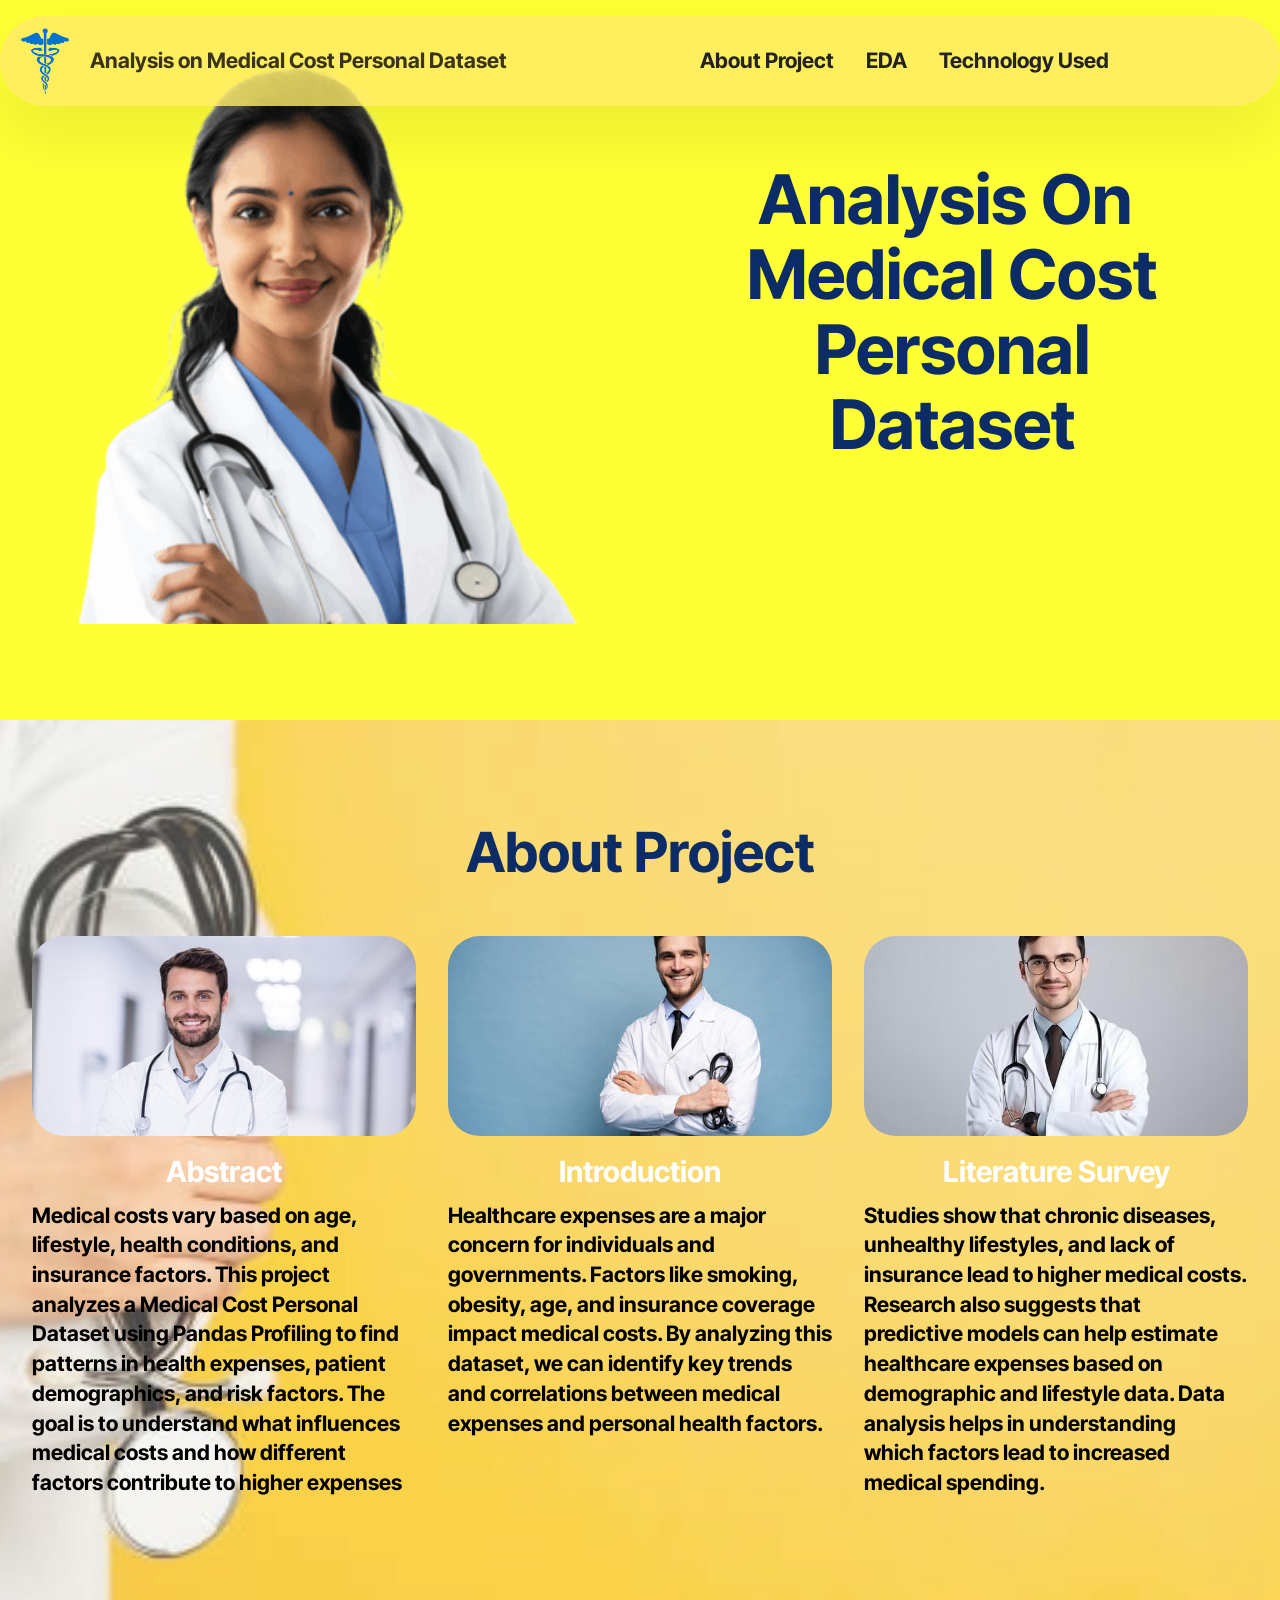
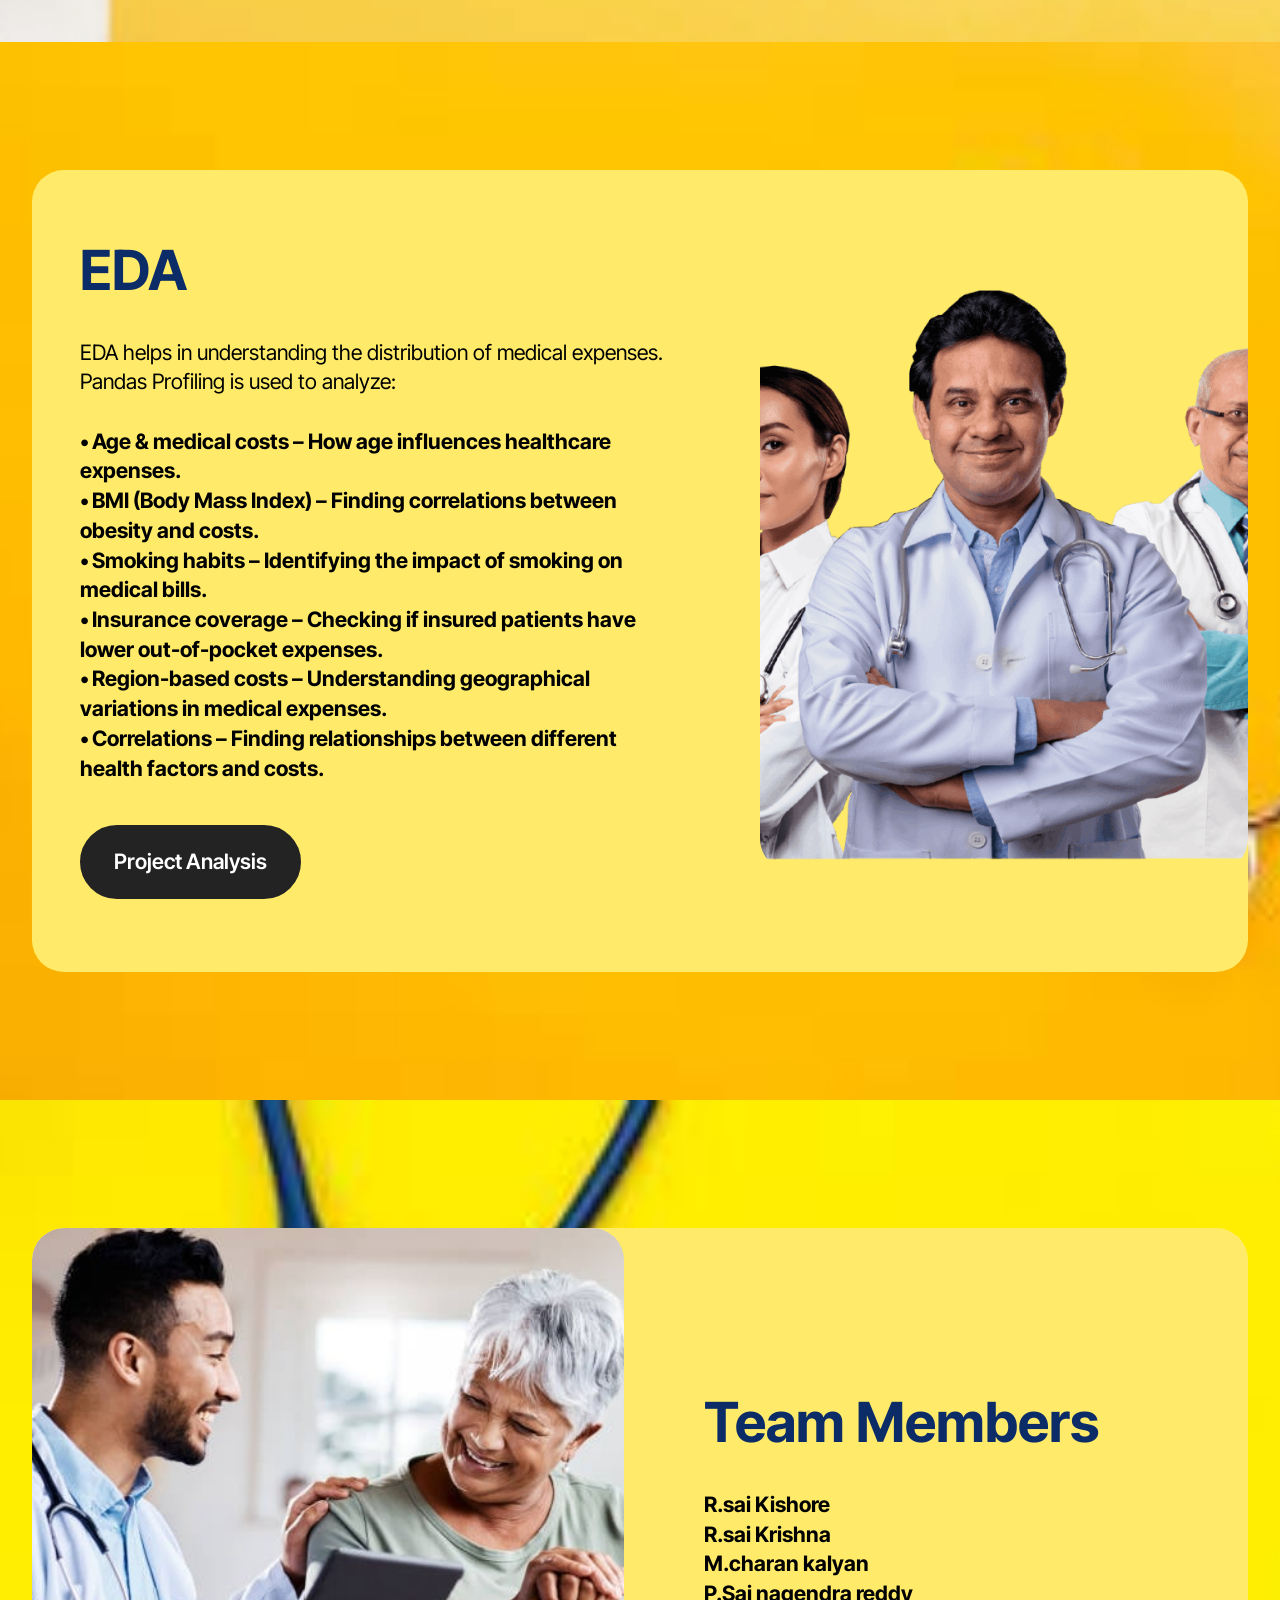
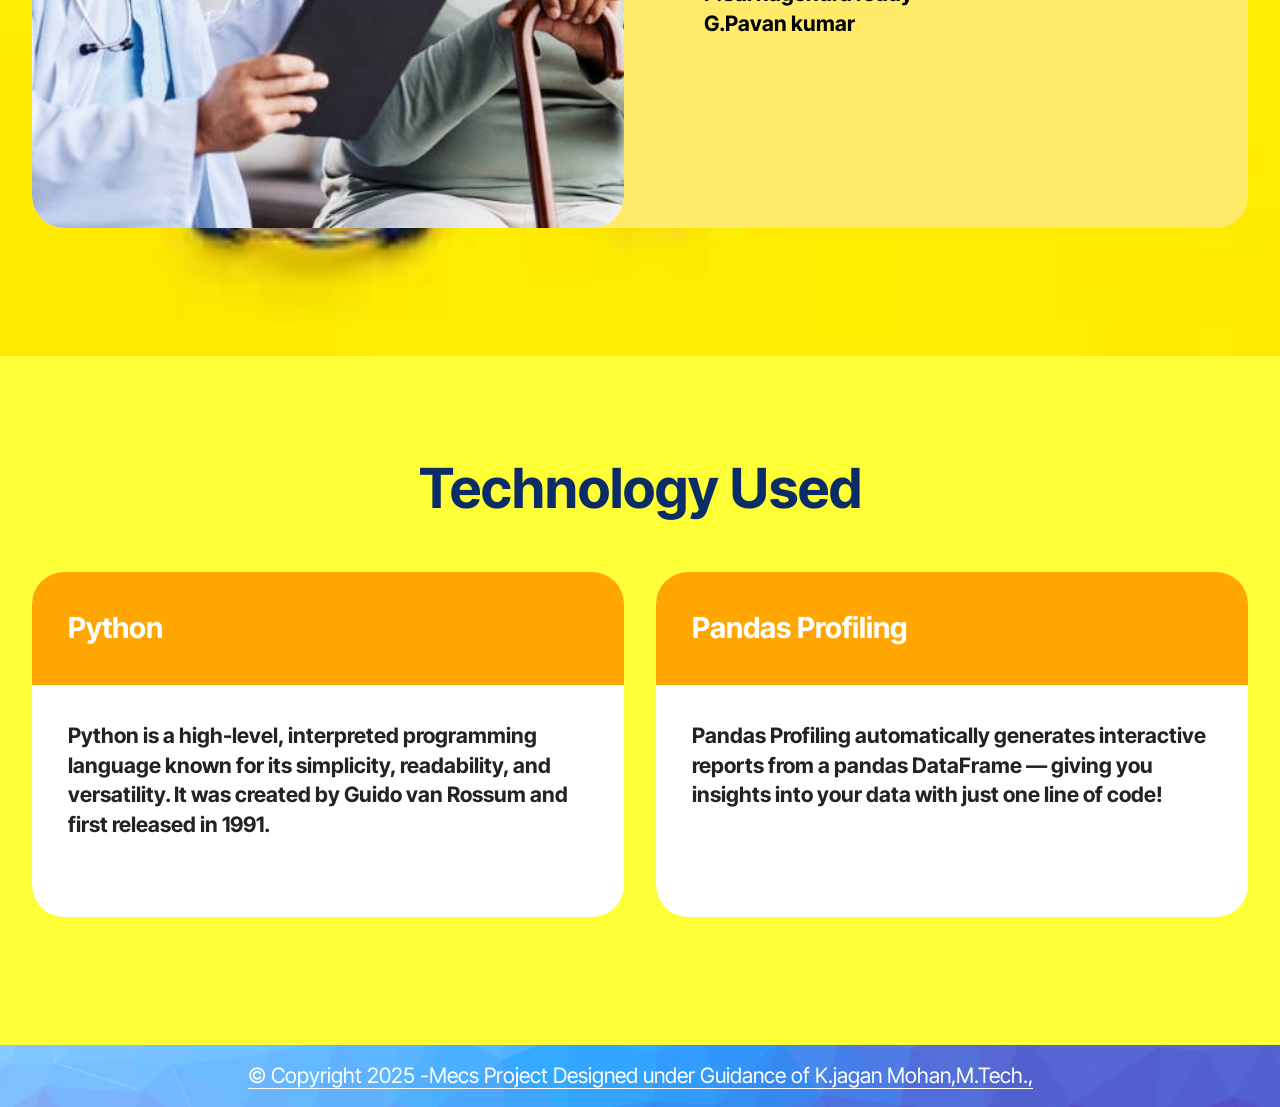
==== commit 4bf13625: "Update index.html" ====
--- a/index.html
+++ b/index.html
@@ -1,7 +1,7 @@
 <!DOCTYPE html>
 <html  >
 <head>
-  <!-- Site made with Mobirise Website Builder v6.0.1, https://mobirise.com -->
+
   <meta charset="UTF-8">
   <meta http-equiv="X-UA-Compatible" content="IE=edge">
   <meta name="generator" content="Mobirise v6.0.1, mobirise.com">
@@ -170,7 +170,7 @@
 <br>• Region-based costs – Understanding geographical variations in medical expenses.
 <br>• Correlations – Finding relationships between different health factors and costs.</strong><br>
                 </p>
-                <div class="mbr-section-btn mt-3"><a class="btn btn-lg btn-black display-7" href="http://project.html">Project Analysis</a></div>
+                <div class="mbr-section-btn mt-3"><a class="btn btn-lg btn-black display-7" href="project.html">Project Analysis</a></div>
               </div>
             </div>
           </div>
@@ -273,10 +273,6 @@
             </div>
         </div>
     </div>
-</section><section class="display-7" style="padding: 0;align-items: center;justify-content: center;flex-wrap: wrap;    align-content: center;display: flex;position: relative;height: 4rem;"><a href="https://mobiri.se/2903207" style="flex: 1 1;height: 4rem;position: absolute;width: 100%;z-index: 1;"><img alt="" style="height: 4rem;" src="[data-uri]"></a><p style="margin: 0;text-align: center;" class="display-7">&#8204;</p><a style="z-index:1" href="https://mobirise.com/builder/ai-website-generator.html">AI Website Generator</a></section><script src="assets/bootstrap/js/bootstrap.bundle.min.js"></script>  <script src="assets/parallax/jarallax.js"></script>  <script src="assets/smoothscroll/smooth-scroll.js"></script>  <script src="assets/ytplayer/index.js"></script>  <script src="assets/dropdown/js/navbar-dropdown.js"></script>  <script src="assets/theme/js/script.js"></script>  
-  
-  
- <div id="scrollToTop" class="scrollToTop mbr-arrow-up"><a style="text-align: center;"><i class="mbr-arrow-up-icon mbr-arrow-up-icon-cm cm-icon cm-icon-smallarrow-up"></i></a></div>
-    <input name="animation" type="hidden">
+ 
   </body>
-</html>+</html>
